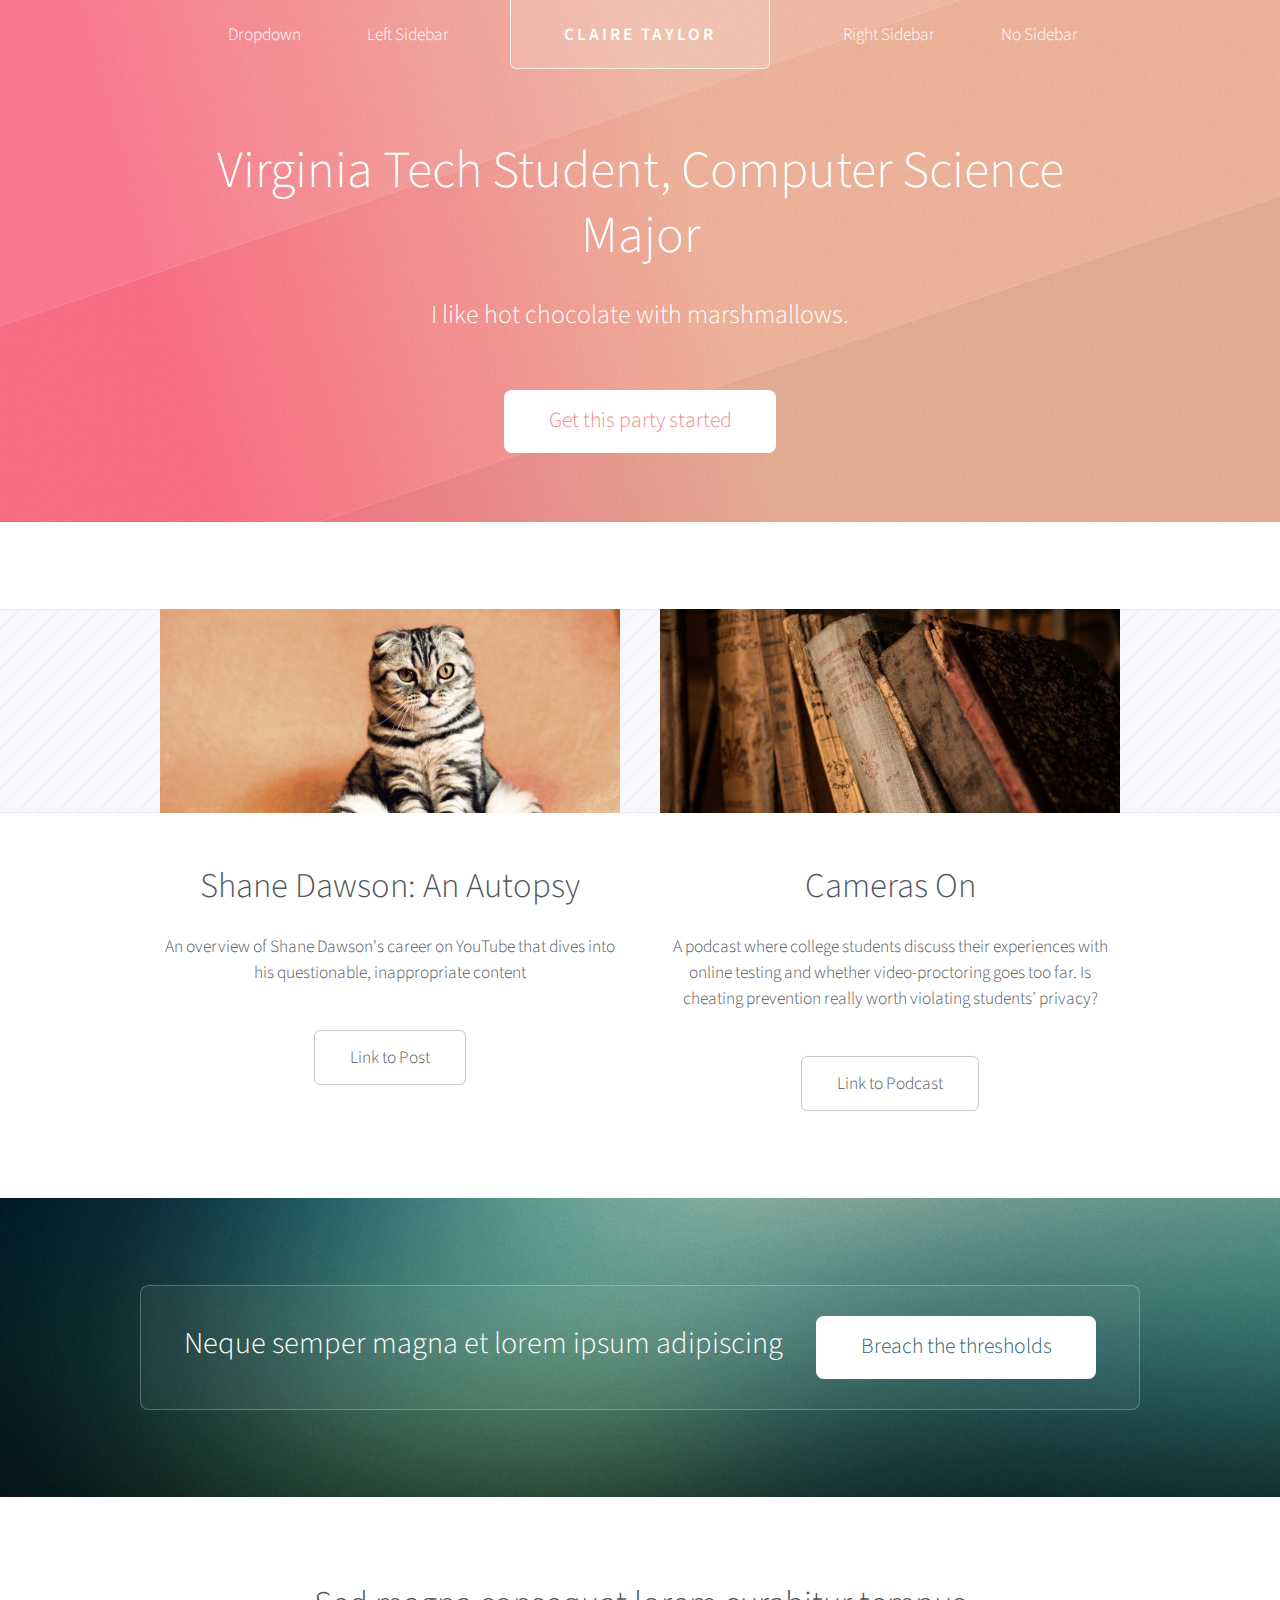
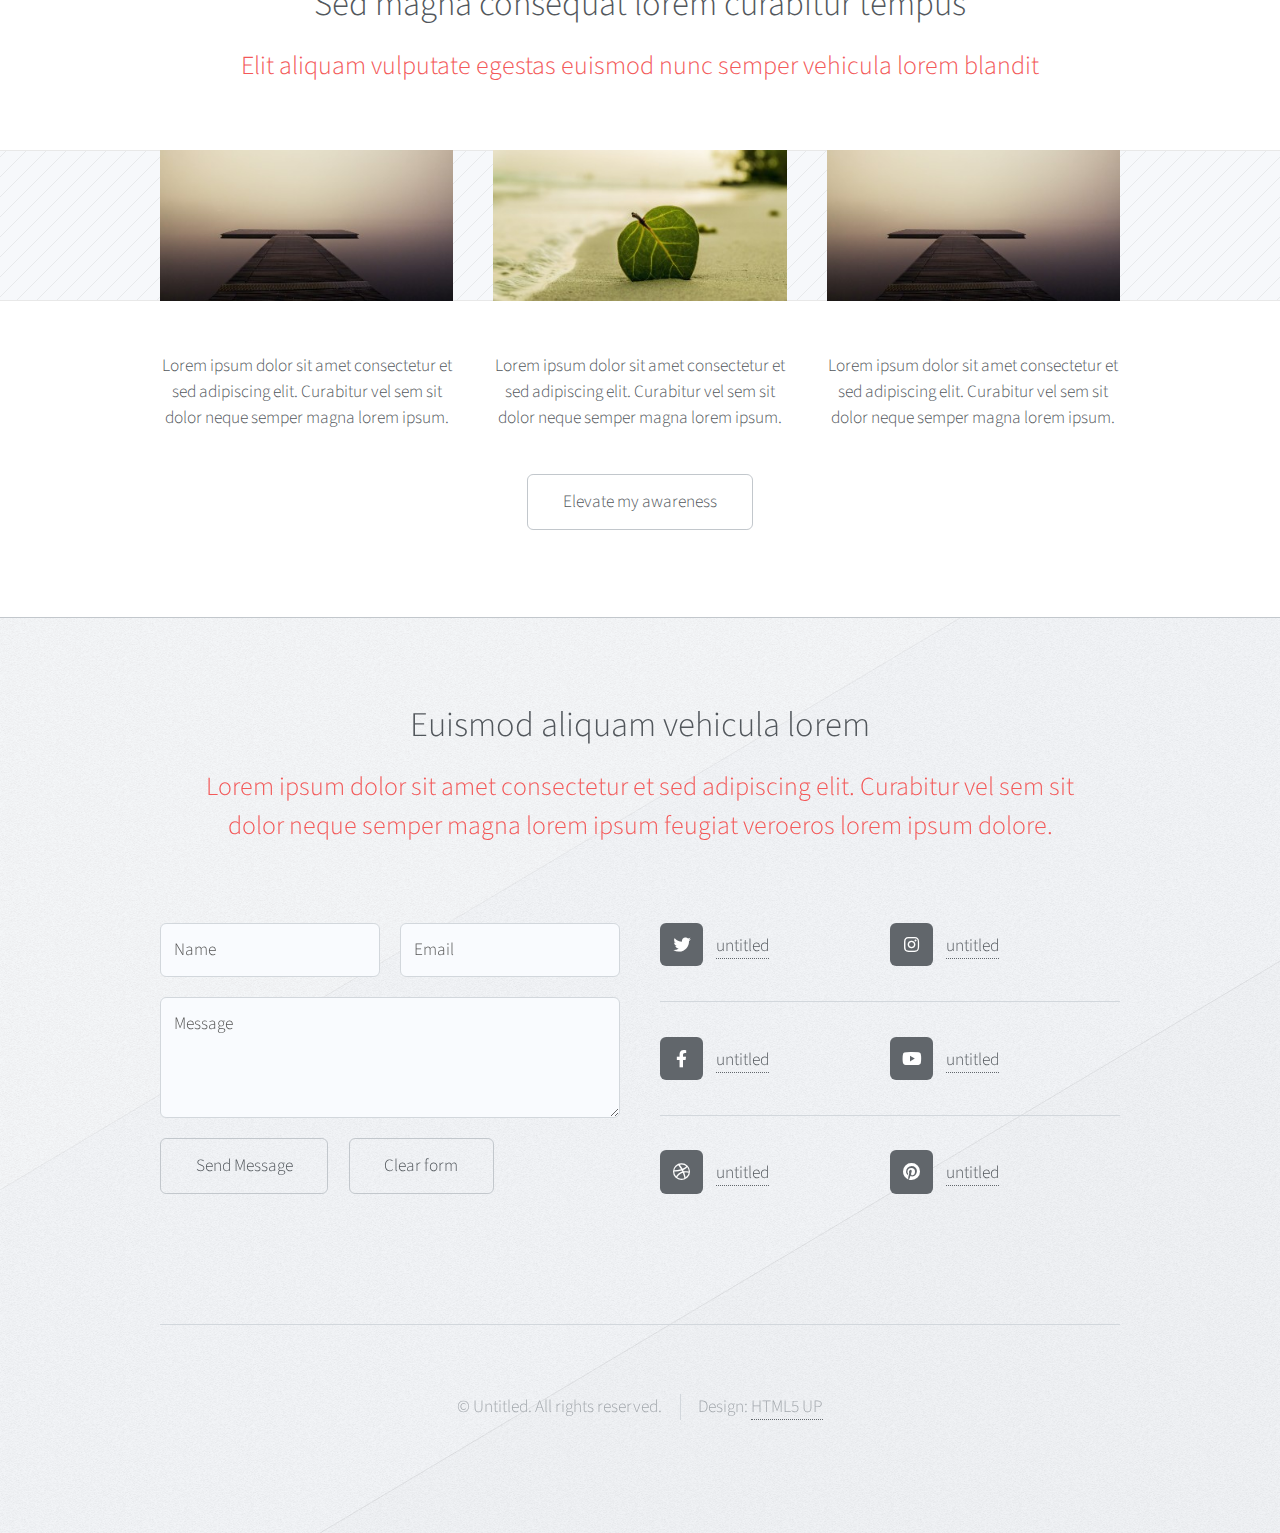
==== index.html @ 7cd1ac69 "added pics" ====
<!DOCTYPE HTML>
<!--
	Telephasic by HTML5 UP
	html5up.net | @ajlkn
	Free for personal and commercial use under the CCA 3.0 license (html5up.net/license)
-->
<html>
	<head>
		<title>Claire Taylor</title>
		<meta charset="utf-8" />
		<meta name="viewport" content="width=device-width, initial-scale=1, user-scalable=no" />
		<link rel="stylesheet" href="assets/css/main.css" />
	</head>
	<body class="homepage is-preload">
		<div id="page-wrapper">

			<!-- Header -->
				<div id="header-wrapper">
					<div id="header" class="container">

						<!-- Logo -->
							<h1 id="logo"><a href="index.html">Claire Taylor</a></h1>

						<!-- Nav -->
							<nav id="nav">
								<ul>
									<li>
										<a href="#">Dropdown</a>
										<ul>
											<li><a href="#">Lorem ipsum dolor</a></li>
											<li><a href="#">Magna phasellus</a></li>
											<li><a href="#">Etiam dolore nisl</a></li>
											<li>
												<a href="#">Phasellus consequat</a>
												<ul>
													<li><a href="#">Lorem ipsum dolor</a></li>
													<li><a href="#">Phasellus consequat</a></li>
													<li><a href="#">Magna phasellus</a></li>
													<li><a href="#">Etiam dolore nisl</a></li>
												</ul>
											</li>
											<li><a href="#">Veroeros feugiat</a></li>
										</ul>
									</li>
									<li><a href="left-sidebar.html">Left Sidebar</a></li>
									<li class="break"><a href="right-sidebar.html">Right Sidebar</a></li>
									<li><a href="no-sidebar.html">No Sidebar</a></li>
								</ul>
							</nav>

					</div>

					<!-- Hero -->
						<section id="hero" class="container">
							<header>
								<h2>Virginia Tech Student, Computer Science Major
								<br /></h2>
							</header>
							<p>I like hot chocolate with marshmallows.</p>
							<ul class="actions">
								<li><a href="#" class="button">Get this party started</a></li>
							</ul>
						</section>

				</div>

			<!-- Features 1 -->
				<div class="wrapper">
					<div class="container">
						<div class="row">
							<section class="col-6 col-12-narrower feature">
								<div class="image-wrapper first">
									<a href="#" class="image featured first"><img src="images/cat.jpg" alt="cat" /></a>
								</div>
								<header>
									<h2>Shane Dawson: An Autopsy</h2>
								</header>
								<p>An overview of Shane Dawson's career on YouTube that dives into his questionable, inappropriate content</p>
								<ul class="actions">
									<li><a href="https://medium.com/@clairetaylor_57382/shane-dawson-an-autopsy-55a50ff88d8b?sk=454242cea8ce93b96d1d92f341240ff6" class="button">Link to Post</a></li>
								</ul>
							</section>
							<section class="col-6 col-12-narrower feature">
								<div class="image-wrapper">
									<a href="#" class="image featured"><img src="images/books.jpg" alt="old books" /></a>
								</div>
								<header>
									<h2>Cameras On</h2>
								</header>
								<p>A podcast where college students discuss their experiences with online testing and whether video-proctoring goes too far. Is cheating prevention really worth violating students’ privacy?</p>
								<ul class="actions">
									<li><a href="https://soundcloud.com/user-572380470-469737723/cameras-on" class="button">Link to Podcast</a></li>
								</ul>
							</section>
						</div>
					</div>
				</div>

			<!-- Promo -->
				<div id="promo-wrapper">
					<section id="promo">
						<h2>Neque semper magna et lorem ipsum adipiscing</h2>
						<a href="#" class="button">Breach the thresholds</a>
					</section>
				</div>

			<!-- Features 2 -->
				<div class="wrapper">
					<section class="container">
						<header class="major">
							<h2>Sed magna consequat lorem curabitur tempus</h2>
							<p>Elit aliquam vulputate egestas euismod nunc semper vehicula lorem blandit</p>
						</header>
						<div class="row features">
							<section class="col-4 col-12-narrower feature">
								<div class="image-wrapper first">
									<a href="#" class="image featured"><img src="images/pier.jpg" alt="" /></a>
								</div>
								<p>Lorem ipsum dolor sit amet consectetur et sed adipiscing elit. Curabitur
								vel sem sit dolor neque semper magna lorem ipsum.</p>
							</section>
							<section class="col-4 col-12-narrower feature">
								<div class="image-wrapper">
									<a href="#" class="image featured"><img src="images/leaf.jpg" alt="leaf on beach" /></a>
								</div>
								<p>Lorem ipsum dolor sit amet consectetur et sed adipiscing elit. Curabitur
								vel sem sit dolor neque semper magna lorem ipsum.</p>
							</section>
							<section class="col-4 col-12-narrower feature">
								<div class="image-wrapper">
									<a href="#" class="image featured"><img src="images/pier.jpg" alt="calm pier" /></a>
								</div>
								<p>Lorem ipsum dolor sit amet consectetur et sed adipiscing elit. Curabitur
								vel sem sit dolor neque semper magna lorem ipsum.</p>
							</section>
						</div>
						<ul class="actions major">
							<li><a href="#" class="button">Elevate my awareness</a></li>
						</ul>
					</section>
				</div>

			<!-- Footer -->
				<div id="footer-wrapper">
					<div id="footer" class="container">
						<header class="major">
							<h2>Euismod aliquam vehicula lorem</h2>
							<p>Lorem ipsum dolor sit amet consectetur et sed adipiscing elit. Curabitur vel sem sit<br />
							dolor neque semper magna lorem ipsum feugiat veroeros lorem ipsum dolore.</p>
						</header>
						<div class="row">
							<section class="col-6 col-12-narrower">
								<form method="post" action="#">
									<div class="row gtr-50">
										<div class="col-6 col-12-mobile">
											<input name="name" placeholder="Name" type="text" />
										</div>
										<div class="col-6 col-12-mobile">
											<input name="email" placeholder="Email" type="text" />
										</div>
										<div class="col-12">
											<textarea name="message" placeholder="Message"></textarea>
										</div>
										<div class="col-12">
											<ul class="actions">
												<li><input type="submit" value="Send Message" /></li>
												<li><input type="reset" value="Clear form" /></li>
											</ul>
										</div>
									</div>
								</form>
							</section>
							<section class="col-6 col-12-narrower">
								<div class="row gtr-0">
									<ul class="divided icons col-6 col-12-mobile">
										<li class="icon brands fa-twitter"><a href="#"><span class="extra">twitter.com/</span>untitled</a></li>
										<li class="icon brands fa-facebook-f"><a href="#"><span class="extra">facebook.com/</span>untitled</a></li>
										<li class="icon brands fa-dribbble"><a href="#"><span class="extra">dribbble.com/</span>untitled</a></li>
									</ul>
									<ul class="divided icons col-6 col-12-mobile">
										<li class="icon brands fa-instagram"><a href="#"><span class="extra">instagram.com/</span>untitled</a></li>
										<li class="icon brands fa-youtube"><a href="#"><span class="extra">youtube.com/</span>untitled</a></li>
										<li class="icon brands fa-pinterest"><a href="#"><span class="extra">pinterest.com/</span>untitled</a></li>
									</ul>
								</div>
							</section>
						</div>
					</div>
					<div id="copyright" class="container">
						<ul class="menu">
							<li>&copy; Untitled. All rights reserved.</li><li>Design: <a href="http://html5up.net">HTML5 UP</a></li>
						</ul>
					</div>
				</div>

		</div>

		<!-- Scripts -->
			<script src="assets/js/jquery.min.js"></script>
			<script src="assets/js/jquery.dropotron.min.js"></script>
			<script src="assets/js/browser.min.js"></script>
			<script src="assets/js/breakpoints.min.js"></script>
			<script src="assets/js/util.js"></script>
			<script src="assets/js/main.js"></script>

	</body>
</html>
---- assets/css/main.css ----
@import url("fontawesome-all.min.css");
@import url("https://fonts.googleapis.com/css?family=Source+Sans+Pro:300,300italic,400,400italic,600");

/*
	Telephasic by HTML5 UP
	html5up.net | @ajlkn
	Free for personal and commercial use under the CCA 3.0 license (html5up.net/license)
*/

html, body, div, span, applet, object,
iframe, h1, h2, h3, h4, h5, h6, p, blockquote,
pre, a, abbr, acronym, address, big, cite,
code, del, dfn, em, img, ins, kbd, q, s, samp,
small, strike, strong, sub, sup, tt, var, b,
u, i, center, dl, dt, dd, ol, ul, li, fieldset,
form, label, legend, table, caption, tbody,
tfoot, thead, tr, th, td, article, aside,
canvas, details, embed, figure, figcaption,
footer, header, hgroup, menu, nav, output, ruby,
section, summary, time, mark, audio, video {
	margin: 0;
	padding: 0;
	border: 0;
	font-size: 100%;
	font: inherit;
	vertical-align: baseline;}

article, aside, details, figcaption, figure,
footer, header, hgroup, menu, nav, section {
	display: block;}

body {
	line-height: 1;
}

ol, ul {
	list-style: none;
}

blockquote, q {
	quotes: none;
}

	blockquote:before, blockquote:after, q:before, q:after {
		content: '';
		content: none;
	}

table {
	border-collapse: collapse;
	border-spacing: 0;
}

body {
	-webkit-text-size-adjust: none;
}

mark {
	background-color: transparent;
	color: inherit;
}

input::-moz-focus-inner {
	border: 0;
	padding: 0;
}

input, select, textarea {
	-moz-appearance: none;
	-webkit-appearance: none;
	-ms-appearance: none;
	appearance: none;
}

/* Basic */

	@-ms-viewport {
		width: device-width;
	}

	html {
		box-sizing: border-box;
	}

	*, *:before, *:after {
		box-sizing: inherit;
	}

	body {
		background: #f5f7fa;
		font-family: 'Source Sans Pro', sans-serif;
		font-weight: 300;
		color: #52575c;
		line-height: 1.75em;
		font-size: 14pt;
	}

		body.is-preload *, body.is-preload *:before, body.is-preload *:after {
			-moz-animation: none !important;
			-webkit-animation: none !important;
			-ms-animation: none !important;
			animation: none !important;
			-moz-transition: none !important;
			-webkit-transition: none !important;
			-ms-transition: none !important;
			transition: none !important;
		}

	input, textarea, select {
		font-family: 'Source Sans Pro', sans-serif;
		font-weight: 300;
		color: #52575c;
		line-height: 1.75em;
		font-size: 15pt;
	}

	h1, h2, h3, h4, h5, h6 {
		font-weight: 300;
		color: #52575c;
	}

	h1 a, h2 a, h3 a, h4 a, h5 a, h6 a {
		color: inherit;
		text-decoration: none;
	}

	h2 {
		font-size: 2em;
		line-height: 1.25em;
	}

	h3 {
		font-size: 1.5em;
		line-height: 1.5em;
	}

	a {
		-moz-transition: color 0.25s ease-in-out, border-color 0.25s ease-in-out, background-color 0.25s ease-in-out;
		-webkit-transition: color 0.25s ease-in-out, border-color 0.25s ease-in-out, background-color 0.25s ease-in-out;
		-ms-transition: color 0.25s ease-in-out, border-color 0.25s ease-in-out, background-color 0.25s ease-in-out;
		transition: color 0.25s ease-in-out, border-color 0.25s ease-in-out, background-color 0.25s ease-in-out;
		color: inherit;
		text-decoration: none;
		border-bottom: dotted 1px #62676c;
	}

		a:hover {
			color: #f35858;
			border-bottom-color: rgba(255, 255, 255, 0);
		}

	strong, b {
		font-weight: 400;
		color: #42474c;
	}

	em, i {
		font-style: italic;
	}

	sub {
		position: relative;
		top: 0.5em;
		font-size: 0.8em;
	}

	sup {
		position: relative;
		top: -0.5em;
		font-size: 0.8em;
	}

	hr {
		border: 0;
		border-top: solid 1px #c2c7cc;
	}

	blockquote {
		border-left: solid 0.5em #c2c7cc;
		padding: 1em 0 1em 2em;
		font-style: italic;
	}

	p, ul, ol, dl, table {
		margin-bottom: 1.5em;
	}

	br.clear {
		clear: both;
	}

	.features {
		margin-bottom: 1.5em;
	}

	.feature {
		text-align: center;
	}

/* Sections/Article */

	section, article {
		margin-bottom: 3em;
	}

	section > :last-child,
	article > :last-child,
	section:last-child,
	article:last-child {
		margin-bottom: 0;
	}

	.row > section, .row > article {
		margin-bottom: 0;
	}

	header {
		margin-bottom: 1.5em;
	}

		header > p {
			display: block;
			color: #f35858;
			padding: 0.75em 0 1em 0;
			font-size: 1.5em;
			line-height: 1.5em;
		}

		header.major {
			text-align: center;
		}

/* Container */

	.container {
		margin: 0 auto;
		max-width: 100%;
		width: 1200px;
	}

		@media screen and (max-width: 1280px) {

			.container {
				width: 960px;
			}

		}

		@media screen and (max-width: 1080px) {

			.container {
				width: 100%;
			}

		}

		@media screen and (max-width: 820px) {

			.container {
				width: 100%;
			}

		}

		@media screen and (max-width: 736px) {

			.container {
				width: 100%;
			}

		}

		@media screen and (max-width: 480px) {

			.container {
				width: 100%;
			}

		}

/* Row */

	.row {
		display: flex;
		flex-wrap: wrap;
		box-sizing: border-box;
		align-items: stretch;
	}

		.row > * {
			box-sizing: border-box;
		}

		.row.gtr-uniform > * > :last-child {
			margin-bottom: 0;
		}

		.row.aln-left {
			justify-content: flex-start;
		}

		.row.aln-center {
			justify-content: center;
		}

		.row.aln-right {
			justify-content: flex-end;
		}

		.row.aln-top {
			align-items: flex-start;
		}

		.row.aln-middle {
			align-items: center;
		}

		.row.aln-bottom {
			align-items: flex-end;
		}

		.row > .imp {
			order: -1;
		}

		.row > .col-1 {
			width: 8.33333%;
		}

		.row > .off-1 {
			margin-left: 8.33333%;
		}

		.row > .col-2 {
			width: 16.66667%;
		}

		.row > .off-2 {
			margin-left: 16.66667%;
		}

		.row > .col-3 {
			width: 25%;
		}

		.row > .off-3 {
			margin-left: 25%;
		}

		.row > .col-4 {
			width: 33.33333%;
		}

		.row > .off-4 {
			margin-left: 33.33333%;
		}

		.row > .col-5 {
			width: 41.66667%;
		}

		.row > .off-5 {
			margin-left: 41.66667%;
		}

		.row > .col-6 {
			width: 50%;
		}

		.row > .off-6 {
			margin-left: 50%;
		}

		.row > .col-7 {
			width: 58.33333%;
		}

		.row > .off-7 {
			margin-left: 58.33333%;
		}

		.row > .col-8 {
			width: 66.66667%;
		}

		.row > .off-8 {
			margin-left: 66.66667%;
		}

		.row > .col-9 {
			width: 75%;
		}

		.row > .off-9 {
			margin-left: 75%;
		}

		.row > .col-10 {
			width: 83.33333%;
		}

		.row > .off-10 {
			margin-left: 83.33333%;
		}

		.row > .col-11 {
			width: 91.66667%;
		}

		.row > .off-11 {
			margin-left: 91.66667%;
		}

		.row > .col-12 {
			width: 100%;
		}

		.row > .off-12 {
			margin-left: 100%;
		}

		.row.gtr-0 {
			margin-top: 0px;
			margin-left: 0px;
		}

			.row.gtr-0 > * {
				padding: 0px 0 0 0px;
			}

			.row.gtr-0.gtr-uniform {
				margin-top: 0px;
			}

				.row.gtr-0.gtr-uniform > * {
					padding-top: 0px;
				}

		.row.gtr-25 {
			margin-top: -12.5px;
			margin-left: -12.5px;
		}

			.row.gtr-25 > * {
				padding: 12.5px 0 0 12.5px;
			}

			.row.gtr-25.gtr-uniform {
				margin-top: -12.5px;
			}

				.row.gtr-25.gtr-uniform > * {
					padding-top: 12.5px;
				}

		.row.gtr-50 {
			margin-top: -25px;
			margin-left: -25px;
		}

			.row.gtr-50 > * {
				padding: 25px 0 0 25px;
			}

			.row.gtr-50.gtr-uniform {
				margin-top: -25px;
			}

				.row.gtr-50.gtr-uniform > * {
					padding-top: 25px;
				}

		.row {
			margin-top: -50px;
			margin-left: -50px;
		}

			.row > * {
				padding: 50px 0 0 50px;
			}

			.row.gtr-uniform {
				margin-top: -50px;
			}

				.row.gtr-uniform > * {
					padding-top: 50px;
				}

		.row.gtr-150 {
			margin-top: -75px;
			margin-left: -75px;
		}

			.row.gtr-150 > * {
				padding: 75px 0 0 75px;
			}

			.row.gtr-150.gtr-uniform {
				margin-top: -75px;
			}

				.row.gtr-150.gtr-uniform > * {
					padding-top: 75px;
				}

		.row.gtr-200 {
			margin-top: -100px;
			margin-left: -100px;
		}

			.row.gtr-200 > * {
				padding: 100px 0 0 100px;
			}

			.row.gtr-200.gtr-uniform {
				margin-top: -100px;
			}

				.row.gtr-200.gtr-uniform > * {
					padding-top: 100px;
				}

		@media screen and (max-width: 1280px) {

			.row {
				display: flex;
				flex-wrap: wrap;
				box-sizing: border-box;
				align-items: stretch;
			}

				.row > * {
					box-sizing: border-box;
				}

				.row.gtr-uniform > * > :last-child {
					margin-bottom: 0;
				}

				.row.aln-left {
					justify-content: flex-start;
				}

				.row.aln-center {
					justify-content: center;
				}

				.row.aln-right {
					justify-content: flex-end;
				}

				.row.aln-top {
					align-items: flex-start;
				}

				.row.aln-middle {
					align-items: center;
				}

				.row.aln-bottom {
					align-items: flex-end;
				}

				.row > .imp-normal {
					order: -1;
				}

				.row > .col-1-normal {
					width: 8.33333%;
				}

				.row > .off-1-normal {
					margin-left: 8.33333%;
				}

				.row > .col-2-normal {
					width: 16.66667%;
				}

				.row > .off-2-normal {
					margin-left: 16.66667%;
				}

				.row > .col-3-normal {
					width: 25%;
				}

				.row > .off-3-normal {
					margin-left: 25%;
				}

				.row > .col-4-normal {
					width: 33.33333%;
				}

				.row > .off-4-normal {
					margin-left: 33.33333%;
				}

				.row > .col-5-normal {
					width: 41.66667%;
				}

				.row > .off-5-normal {
					margin-left: 41.66667%;
				}

				.row > .col-6-normal {
					width: 50%;
				}

				.row > .off-6-normal {
					margin-left: 50%;
				}

				.row > .col-7-normal {
					width: 58.33333%;
				}

				.row > .off-7-normal {
					margin-left: 58.33333%;
				}

				.row > .col-8-normal {
					width: 66.66667%;
				}

				.row > .off-8-normal {
					margin-left: 66.66667%;
				}

				.row > .col-9-normal {
					width: 75%;
				}

				.row > .off-9-normal {
					margin-left: 75%;
				}

				.row > .col-10-normal {
					width: 83.33333%;
				}

				.row > .off-10-normal {
					margin-left: 83.33333%;
				}

				.row > .col-11-normal {
					width: 91.66667%;
				}

				.row > .off-11-normal {
					margin-left: 91.66667%;
				}

				.row > .col-12-normal {
					width: 100%;
				}

				.row > .off-12-normal {
					margin-left: 100%;
				}

				.row.gtr-0 {
					margin-top: 0px;
					margin-left: 0px;
				}

					.row.gtr-0 > * {
						padding: 0px 0 0 0px;
					}

					.row.gtr-0.gtr-uniform {
						margin-top: 0px;
					}

						.row.gtr-0.gtr-uniform > * {
							padding-top: 0px;
						}

				.row.gtr-25 {
					margin-top: -10px;
					margin-left: -10px;
				}

					.row.gtr-25 > * {
						padding: 10px 0 0 10px;
					}

					.row.gtr-25.gtr-uniform {
						margin-top: -10px;
					}

						.row.gtr-25.gtr-uniform > * {
							padding-top: 10px;
						}

				.row.gtr-50 {
					margin-top: -20px;
					margin-left: -20px;
				}

					.row.gtr-50 > * {
						padding: 20px 0 0 20px;
					}

					.row.gtr-50.gtr-uniform {
						margin-top: -20px;
					}

						.row.gtr-50.gtr-uniform > * {
							padding-top: 20px;
						}

				.row {
					margin-top: -40px;
					margin-left: -40px;
				}

					.row > * {
						padding: 40px 0 0 40px;
					}

					.row.gtr-uniform {
						margin-top: -40px;
					}

						.row.gtr-uniform > * {
							padding-top: 40px;
						}

				.row.gtr-150 {
					margin-top: -60px;
					margin-left: -60px;
				}

					.row.gtr-150 > * {
						padding: 60px 0 0 60px;
					}

					.row.gtr-150.gtr-uniform {
						margin-top: -60px;
					}

						.row.gtr-150.gtr-uniform > * {
							padding-top: 60px;
						}

				.row.gtr-200 {
					margin-top: -80px;
					margin-left: -80px;
				}

					.row.gtr-200 > * {
						padding: 80px 0 0 80px;
					}

					.row.gtr-200.gtr-uniform {
						margin-top: -80px;
					}

						.row.gtr-200.gtr-uniform > * {
							padding-top: 80px;
						}

		}

		@media screen and (max-width: 1080px) {

			.row {
				display: flex;
				flex-wrap: wrap;
				box-sizing: border-box;
				align-items: stretch;
			}

				.row > * {
					box-sizing: border-box;
				}

				.row.gtr-uniform > * > :last-child {
					margin-bottom: 0;
				}

				.row.aln-left {
					justify-content: flex-start;
				}

				.row.aln-center {
					justify-content: center;
				}

				.row.aln-right {
					justify-content: flex-end;
				}

				.row.aln-top {
					align-items: flex-start;
				}

				.row.aln-middle {
					align-items: center;
				}

				.row.aln-bottom {
					align-items: flex-end;
				}

				.row > .imp-narrow {
					order: -1;
				}

				.row > .col-1-narrow {
					width: 8.33333%;
				}

				.row > .off-1-narrow {
					margin-left: 8.33333%;
				}

				.row > .col-2-narrow {
					width: 16.66667%;
				}

				.row > .off-2-narrow {
					margin-left: 16.66667%;
				}

				.row > .col-3-narrow {
					width: 25%;
				}

				.row > .off-3-narrow {
					margin-left: 25%;
				}

				.row > .col-4-narrow {
					width: 33.33333%;
				}

				.row > .off-4-narrow {
					margin-left: 33.33333%;
				}

				.row > .col-5-narrow {
					width: 41.66667%;
				}

				.row > .off-5-narrow {
					margin-left: 41.66667%;
				}

				.row > .col-6-narrow {
					width: 50%;
				}

				.row > .off-6-narrow {
					margin-left: 50%;
				}

				.row > .col-7-narrow {
					width: 58.33333%;
				}

				.row > .off-7-narrow {
					margin-left: 58.33333%;
				}

				.row > .col-8-narrow {
					width: 66.66667%;
				}

				.row > .off-8-narrow {
					margin-left: 66.66667%;
				}

				.row > .col-9-narrow {
					width: 75%;
				}

				.row > .off-9-narrow {
					margin-left: 75%;
				}

				.row > .col-10-narrow {
					width: 83.33333%;
				}

				.row > .off-10-narrow {
					margin-left: 83.33333%;
				}

				.row > .col-11-narrow {
					width: 91.66667%;
				}

				.row > .off-11-narrow {
					margin-left: 91.66667%;
				}

				.row > .col-12-narrow {
					width: 100%;
				}

				.row > .off-12-narrow {
					margin-left: 100%;
				}

				.row.gtr-0 {
					margin-top: 0px;
					margin-left: 0px;
				}

					.row.gtr-0 > * {
						padding: 0px 0 0 0px;
					}

					.row.gtr-0.gtr-uniform {
						margin-top: 0px;
					}

						.row.gtr-0.gtr-uniform > * {
							padding-top: 0px;
						}

				.row.gtr-25 {
					margin-top: -10px;
					margin-left: -10px;
				}

					.row.gtr-25 > * {
						padding: 10px 0 0 10px;
					}

					.row.gtr-25.gtr-uniform {
						margin-top: -10px;
					}

						.row.gtr-25.gtr-uniform > * {
							padding-top: 10px;
						}

				.row.gtr-50 {
					margin-top: -20px;
					margin-left: -20px;
				}

					.row.gtr-50 > * {
						padding: 20px 0 0 20px;
					}

					.row.gtr-50.gtr-uniform {
						margin-top: -20px;
					}

						.row.gtr-50.gtr-uniform > * {
							padding-top: 20px;
						}

				.row {
					margin-top: -40px;
					margin-left: -40px;
				}

					.row > * {
						padding: 40px 0 0 40px;
					}

					.row.gtr-uniform {
						margin-top: -40px;
					}

						.row.gtr-uniform > * {
							padding-top: 40px;
						}

				.row.gtr-150 {
					margin-top: -60px;
					margin-left: -60px;
				}

					.row.gtr-150 > * {
						padding: 60px 0 0 60px;
					}

					.row.gtr-150.gtr-uniform {
						margin-top: -60px;
					}

						.row.gtr-150.gtr-uniform > * {
							padding-top: 60px;
						}

				.row.gtr-200 {
					margin-top: -80px;
					margin-left: -80px;
				}

					.row.gtr-200 > * {
						padding: 80px 0 0 80px;
					}

					.row.gtr-200.gtr-uniform {
						margin-top: -80px;
					}

						.row.gtr-200.gtr-uniform > * {
							padding-top: 80px;
						}

		}

		@media screen and (max-width: 820px) {

			.row {
				display: flex;
				flex-wrap: wrap;
				box-sizing: border-box;
				align-items: stretch;
			}

				.row > * {
					box-sizing: border-box;
				}

				.row.gtr-uniform > * > :last-child {
					margin-bottom: 0;
				}

				.row.aln-left {
					justify-content: flex-start;
				}

				.row.aln-center {
					justify-content: center;
				}

				.row.aln-right {
					justify-content: flex-end;
				}

				.row.aln-top {
					align-items: flex-start;
				}

				.row.aln-middle {
					align-items: center;
				}

				.row.aln-bottom {
					align-items: flex-end;
				}

				.row > .imp-narrower {
					order: -1;
				}

				.row > .col-1-narrower {
					width: 8.33333%;
				}

				.row > .off-1-narrower {
					margin-left: 8.33333%;
				}

				.row > .col-2-narrower {
					width: 16.66667%;
				}

				.row > .off-2-narrower {
					margin-left: 16.66667%;
				}

				.row > .col-3-narrower {
					width: 25%;
				}

				.row > .off-3-narrower {
					margin-left: 25%;
				}

				.row > .col-4-narrower {
					width: 33.33333%;
				}

				.row > .off-4-narrower {
					margin-left: 33.33333%;
				}

				.row > .col-5-narrower {
					width: 41.66667%;
				}

				.row > .off-5-narrower {
					margin-left: 41.66667%;
				}

				.row > .col-6-narrower {
					width: 50%;
				}

				.row > .off-6-narrower {
					margin-left: 50%;
				}

				.row > .col-7-narrower {
					width: 58.33333%;
				}

				.row > .off-7-narrower {
					margin-left: 58.33333%;
				}

				.row > .col-8-narrower {
					width: 66.66667%;
				}

				.row > .off-8-narrower {
					margin-left: 66.66667%;
				}

				.row > .col-9-narrower {
					width: 75%;
				}

				.row > .off-9-narrower {
					margin-left: 75%;
				}

				.row > .col-10-narrower {
					width: 83.33333%;
				}

				.row > .off-10-narrower {
					margin-left: 83.33333%;
				}

				.row > .col-11-narrower {
					width: 91.66667%;
				}

				.row > .off-11-narrower {
					margin-left: 91.66667%;
				}

				.row > .col-12-narrower {
					width: 100%;
				}

				.row > .off-12-narrower {
					margin-left: 100%;
				}

				.row.gtr-0 {
					margin-top: 0px;
					margin-left: 0px;
				}

					.row.gtr-0 > * {
						padding: 0px 0 0 0px;
					}

					.row.gtr-0.gtr-uniform {
						margin-top: 0px;
					}

						.row.gtr-0.gtr-uniform > * {
							padding-top: 0px;
						}

				.row.gtr-25 {
					margin-top: -7.5px;
					margin-left: -7.5px;
				}

					.row.gtr-25 > * {
						padding: 7.5px 0 0 7.5px;
					}

					.row.gtr-25.gtr-uniform {
						margin-top: -7.5px;
					}

						.row.gtr-25.gtr-uniform > * {
							padding-top: 7.5px;
						}

				.row.gtr-50 {
					margin-top: -15px;
					margin-left: -15px;
				}

					.row.gtr-50 > * {
						padding: 15px 0 0 15px;
					}

					.row.gtr-50.gtr-uniform {
						margin-top: -15px;
					}

						.row.gtr-50.gtr-uniform > * {
							padding-top: 15px;
						}

				.row {
					margin-top: -30px;
					margin-left: -30px;
				}

					.row > * {
						padding: 30px 0 0 30px;
					}

					.row.gtr-uniform {
						margin-top: -30px;
					}

						.row.gtr-uniform > * {
							padding-top: 30px;
						}

				.row.gtr-150 {
					margin-top: -45px;
					margin-left: -45px;
				}

					.row.gtr-150 > * {
						padding: 45px 0 0 45px;
					}

					.row.gtr-150.gtr-uniform {
						margin-top: -45px;
					}

						.row.gtr-150.gtr-uniform > * {
							padding-top: 45px;
						}

				.row.gtr-200 {
					margin-top: -60px;
					margin-left: -60px;
				}

					.row.gtr-200 > * {
						padding: 60px 0 0 60px;
					}

					.row.gtr-200.gtr-uniform {
						margin-top: -60px;
					}

						.row.gtr-200.gtr-uniform > * {
							padding-top: 60px;
						}

		}

		@media screen and (max-width: 736px) {

			.row {
				display: flex;
				flex-wrap: wrap;
				box-sizing: border-box;
				align-items: stretch;
			}

				.row > * {
					box-sizing: border-box;
				}

				.row.gtr-uniform > * > :last-child {
					margin-bottom: 0;
				}

				.row.aln-left {
					justify-content: flex-start;
				}

				.row.aln-center {
					justify-content: center;
				}

				.row.aln-right {
					justify-content: flex-end;
				}

				.row.aln-top {
					align-items: flex-start;
				}

				.row.aln-middle {
					align-items: center;
				}

				.row.aln-bottom {
					align-items: flex-end;
				}

				.row > .imp-mobile {
					order: -1;
				}

				.row > .col-1-mobile {
					width: 8.33333%;
				}

				.row > .off-1-mobile {
					margin-left: 8.33333%;
				}

				.row > .col-2-mobile {
					width: 16.66667%;
				}

				.row > .off-2-mobile {
					margin-left: 16.66667%;
				}

				.row > .col-3-mobile {
					width: 25%;
				}

				.row > .off-3-mobile {
					margin-left: 25%;
				}

				.row > .col-4-mobile {
					width: 33.33333%;
				}

				.row > .off-4-mobile {
					margin-left: 33.33333%;
				}

				.row > .col-5-mobile {
					width: 41.66667%;
				}

				.row > .off-5-mobile {
					margin-left: 41.66667%;
				}

				.row > .col-6-mobile {
					width: 50%;
				}

				.row > .off-6-mobile {
					margin-left: 50%;
				}

				.row > .col-7-mobile {
					width: 58.33333%;
				}

				.row > .off-7-mobile {
					margin-left: 58.33333%;
				}

				.row > .col-8-mobile {
					width: 66.66667%;
				}

				.row > .off-8-mobile {
					margin-left: 66.66667%;
				}

				.row > .col-9-mobile {
					width: 75%;
				}

				.row > .off-9-mobile {
					margin-left: 75%;
				}

				.row > .col-10-mobile {
					width: 83.33333%;
				}

				.row > .off-10-mobile {
					margin-left: 83.33333%;
				}

				.row > .col-11-mobile {
					width: 91.66667%;
				}

				.row > .off-11-mobile {
					margin-left: 91.66667%;
				}

				.row > .col-12-mobile {
					width: 100%;
				}

				.row > .off-12-mobile {
					margin-left: 100%;
				}

				.row.gtr-0 {
					margin-top: 0px;
					margin-left: 0px;
				}

					.row.gtr-0 > * {
						padding: 0px 0 0 0px;
					}

					.row.gtr-0.gtr-uniform {
						margin-top: 0px;
					}

						.row.gtr-0.gtr-uniform > * {
							padding-top: 0px;
						}

				.row.gtr-25 {
					margin-top: -5px;
					margin-left: -5px;
				}

					.row.gtr-25 > * {
						padding: 5px 0 0 5px;
					}

					.row.gtr-25.gtr-uniform {
						margin-top: -5px;
					}

						.row.gtr-25.gtr-uniform > * {
							padding-top: 5px;
						}

				.row.gtr-50 {
					margin-top: -10px;
					margin-left: -10px;
				}

					.row.gtr-50 > * {
						padding: 10px 0 0 10px;
					}

					.row.gtr-50.gtr-uniform {
						margin-top: -10px;
					}

						.row.gtr-50.gtr-uniform > * {
							padding-top: 10px;
						}

				.row {
					margin-top: -20px;
					margin-left: -20px;
				}

					.row > * {
						padding: 20px 0 0 20px;
					}

					.row.gtr-uniform {
						margin-top: -20px;
					}

						.row.gtr-uniform > * {
							padding-top: 20px;
						}

				.row.gtr-150 {
					margin-top: -30px;
					margin-left: -30px;
				}

					.row.gtr-150 > * {
						padding: 30px 0 0 30px;
					}

					.row.gtr-150.gtr-uniform {
						margin-top: -30px;
					}

						.row.gtr-150.gtr-uniform > * {
							padding-top: 30px;
						}

				.row.gtr-200 {
					margin-top: -40px;
					margin-left: -40px;
				}

					.row.gtr-200 > * {
						padding: 40px 0 0 40px;
					}

					.row.gtr-200.gtr-uniform {
						margin-top: -40px;
					}

						.row.gtr-200.gtr-uniform > * {
							padding-top: 40px;
						}

		}

		@media screen and (max-width: 480px) {

			.row {
				display: flex;
				flex-wrap: wrap;
				box-sizing: border-box;
				align-items: stretch;
			}

				.row > * {
					box-sizing: border-box;
				}

				.row.gtr-uniform > * > :last-child {
					margin-bottom: 0;
				}

				.row.aln-left {
					justify-content: flex-start;
				}

				.row.aln-center {
					justify-content: center;
				}

				.row.aln-right {
					justify-content: flex-end;
				}

				.row.aln-top {
					align-items: flex-start;
				}

				.row.aln-middle {
					align-items: center;
				}

				.row.aln-bottom {
					align-items: flex-end;
				}

				.row > .imp-mobilep {
					order: -1;
				}

				.row > .col-1-mobilep {
					width: 8.33333%;
				}

				.row > .off-1-mobilep {
					margin-left: 8.33333%;
				}

				.row > .col-2-mobilep {
					width: 16.66667%;
				}

				.row > .off-2-mobilep {
					margin-left: 16.66667%;
				}

				.row > .col-3-mobilep {
					width: 25%;
				}

				.row > .off-3-mobilep {
					margin-left: 25%;
				}

				.row > .col-4-mobilep {
					width: 33.33333%;
				}

				.row > .off-4-mobilep {
					margin-left: 33.33333%;
				}

				.row > .col-5-mobilep {
					width: 41.66667%;
				}

				.row > .off-5-mobilep {
					margin-left: 41.66667%;
				}

				.row > .col-6-mobilep {
					width: 50%;
				}

				.row > .off-6-mobilep {
					margin-left: 50%;
				}

				.row > .col-7-mobilep {
					width: 58.33333%;
				}

				.row > .off-7-mobilep {
					margin-left: 58.33333%;
				}

				.row > .col-8-mobilep {
					width: 66.66667%;
				}

				.row > .off-8-mobilep {
					margin-left: 66.66667%;
				}

				.row > .col-9-mobilep {
					width: 75%;
				}

				.row > .off-9-mobilep {
					margin-left: 75%;
				}

				.row > .col-10-mobilep {
					width: 83.33333%;
				}

				.row > .off-10-mobilep {
					margin-left: 83.33333%;
				}

				.row > .col-11-mobilep {
					width: 91.66667%;
				}

				.row > .off-11-mobilep {
					margin-left: 91.66667%;
				}

				.row > .col-12-mobilep {
					width: 100%;
				}

				.row > .off-12-mobilep {
					margin-left: 100%;
				}

				.row.gtr-0 {
					margin-top: 0px;
					margin-left: 0px;
				}

					.row.gtr-0 > * {
						padding: 0px 0 0 0px;
					}

					.row.gtr-0.gtr-uniform {
						margin-top: 0px;
					}

						.row.gtr-0.gtr-uniform > * {
							padding-top: 0px;
						}

				.row.gtr-25 {
					margin-top: -5px;
					margin-left: -5px;
				}

					.row.gtr-25 > * {
						padding: 5px 0 0 5px;
					}

					.row.gtr-25.gtr-uniform {
						margin-top: -5px;
					}

						.row.gtr-25.gtr-uniform > * {
							padding-top: 5px;
						}

				.row.gtr-50 {
					margin-top: -10px;
					margin-left: -10px;
				}

					.row.gtr-50 > * {
						padding: 10px 0 0 10px;
					}

					.row.gtr-50.gtr-uniform {
						margin-top: -10px;
					}

						.row.gtr-50.gtr-uniform > * {
							padding-top: 10px;
						}

				.row {
					margin-top: -20px;
					margin-left: -20px;
				}

					.row > * {
						padding: 20px 0 0 20px;
					}

					.row.gtr-uniform {
						margin-top: -20px;
					}

						.row.gtr-uniform > * {
							padding-top: 20px;
						}

				.row.gtr-150 {
					margin-top: -30px;
					margin-left: -30px;
				}

					.row.gtr-150 > * {
						padding: 30px 0 0 30px;
					}

					.row.gtr-150.gtr-uniform {
						margin-top: -30px;
					}

						.row.gtr-150.gtr-uniform > * {
							padding-top: 30px;
						}

				.row.gtr-200 {
					margin-top: -40px;
					margin-left: -40px;
				}

					.row.gtr-200 > * {
						padding: 40px 0 0 40px;
					}

					.row.gtr-200.gtr-uniform {
						margin-top: -40px;
					}

						.row.gtr-200.gtr-uniform > * {
							padding-top: 40px;
						}

		}

/* Image */

	.image {
		-moz-transition: opacity 0.25s ease-in-out;
		-webkit-transition: opacity 0.25s ease-in-out;
		-ms-transition: opacity 0.25s ease-in-out;
		transition: opacity 0.25s ease-in-out;
		display: inline-block;
		outline: 0;
		border: 0;
	}

		.image img {
			display: block;
			width: 100%;
		}

		.image.fit {
			display: block;
			width: 100%;
		}

		.image.featured {
			display: block;
			width: 100%;
			margin: 0 0 3em 0;
		}

		.image.left {
			float: left;
			margin: 0 2em 2em 0;
		}

		.image.centered {
			display: block;
			margin: 0 0 3em 0;
		}

			.image.centered img {
				margin: 0 auto;
				width: auto;
			}

	a.image:hover {
		opacity: 0.85;
	}

/* List */

	ul {
		list-style: disc;
		padding-left: 1em;
	}

		ul li {
			padding-left: 0.5em;
		}

	ol {
		list-style: decimal;
		padding-left: 1.25em;
	}

		ol li {
			padding-left: 0.25em;
		}

/* Actions */

	ul.actions {
		padding-top: 1em;
		list-style: none;
		padding-left: 0;
	}

		ul.actions.major {
			text-align: center;
		}

		ul.actions li {
			display: inline-block;
			margin-left: 1em;
			padding-left: 0;
		}

			ul.actions li:first-child {
				margin-left: 0;
			}

/* Divided */

	ul.divided {
		list-style: none;
		padding-left: 0;
	}

		ul.divided li {
			border-top: solid 1px #d2d7dc;
			padding-top: 2em;
			margin-top: 2em;
			padding-left: 0;
		}

			ul.divided li:first-child {
				padding-top: 0;
				margin-top: 0;
				border-top: 0;
			}

/* Icons */

	ul.icons {
		list-style: none;
		padding-left: 0;
	}

		ul.icons li {
			padding-left: 0;
		}

			ul.icons li:before {
				display: inline-block;
				color: #fff;
				background: #61666b;
				width: 2.5em;
				height: 2.5em;
				border-radius: 0.35em;
				text-align: center;
				line-height: 2.5em;
				margin-right: 0.75em;
			}

/* Menu */

	ul.menu {
		list-style: none;
		padding-left: 0;
	}

		ul.menu li {
			display: inline-block;
			border-left: solid 1px #d2d7dc;
			padding-left: 1em;
			margin-left: 1em;
		}

			ul.menu li:first-child {
				border-left: 0;
				padding-left: 0;
				margin-left: 0;
			}

/* Form */

	form .actions {
		padding-top: 0;
	}

	form label {
		display: block;
		font-weight: 300;
		color: #52575c;
		margin: 0 0 0.5em 0;
	}

	form input[type="text"],
	form input[type="email"],
	form input[type="password"],
	form select,
	form textarea {
		-moz-transition: background-color 0.25s ease-in-out;
		-webkit-transition: background-color 0.25s ease-in-out;
		-ms-transition: background-color 0.25s ease-in-out;
		transition: background-color 0.25s ease-in-out;
		-webkit-appearance: none;
		display: block;
		background: #f9fbfe;
		border: solid 1px #d2d7dc;
		border-radius: 0.35em;
		width: 100%;
		line-height: 1.5em;
		padding: 0.75em;
	}

		form input[type="text"]:focus,
		form input[type="email"]:focus,
		form input[type="password"]:focus,
		form select:focus,
		form textarea:focus {
			background: #fff;
		}

	form textarea {
		min-height: 7em;
	}

	form ::-webkit-input-placeholder {
		color: #555 !important;
	}

	form :-moz-placeholder {
		color: #555 !important;
	}

	form ::-moz-placeholder {
		color: #555 !important;
	}

	form :-ms-input-placeholder {
		color: #555 !important;
	}

	form ::-moz-focus-inner {
		border: 0;
	}

/* Table */

	table {
		width: 100%;
	}

		table.default {
			width: 100%;
		}

			table.default tbody tr {
				border-top: solid 1px #D2D7DC;
			}

				table.default tbody tr:nth-child(2n+1) {
					background: #f9fbfe;
				}

			table.default td {
				padding: 0.5em 1em 0.5em 1em;
			}

			table.default th {
				text-align: left;
				font-weight: 400;
				padding: 0.5em 1em 0.5em 1em;
			}

			table.default tfoot {
				border-top: solid 1px #D2D7DC;
			}

/* Button */

	input[type="button"],
	input[type="submit"],
	input[type="reset"],
	button,
	.button {
		-moz-transition: color 0.25s ease-in-out, border-color 0.25s ease-in-out, background-color 0.25s ease-in-out;
		-webkit-transition: color 0.25s ease-in-out, border-color 0.25s ease-in-out, background-color 0.25s ease-in-out;
		-ms-transition: color 0.25s ease-in-out, border-color 0.25s ease-in-out, background-color 0.25s ease-in-out;
		transition: color 0.25s ease-in-out, border-color 0.25s ease-in-out, background-color 0.25s ease-in-out;
		display: inline-block;
		color: inherit;
		background: none;
		text-decoration: none;
		border: solid 1px #c2c7cc;
		border-radius: 0.35em;
		padding: 0.8em 2em 0.8em 2em;
		cursor: pointer;
		outline: 0;
	}

		input[type="button"]:hover,
		input[type="submit"]:hover,
		input[type="reset"]:hover,
		button:hover,
		.button:hover {
			color: #f35858;
			border-color: rgba(243, 88, 88, 0.5);
		}

/* Icons */

	.icon {
		text-decoration: none;
		text-decoration: none;
	}

		.icon:before {
			-moz-osx-font-smoothing: grayscale;
			-webkit-font-smoothing: antialiased;
			display: inline-block;
			font-style: normal;
			font-variant: normal;
			text-rendering: auto;
			line-height: 1;
			text-transform: none !important;
			font-family: 'Font Awesome 5 Free';
			font-weight: 400;
		}

		.icon:before {
			line-height: inherit;
		}

		.icon > .label {
			display: none;
		}

		.icon.solid:before {
			font-weight: 900;
		}

		.icon.brands:before {
			font-family: 'Font Awesome 5 Brands';
		}

/* Wrappers */

	.wrapper {
		position: relative;
		background: #fff;
		overflow-x: hidden;
		padding: 6em 0 6em 0;
	}

	.image-wrapper {
		position: relative;
	}

		.image-wrapper .image {
			position: relative;
			z-index: 2;
		}

		.image-wrapper.first:before {
			content: '';
			display: block;
			width: 2000%;
			height: 100%;
			position: absolute;
			left: -1000%;
			top: 0;
			z-index: 1;
			box-shadow: inset 0px 0px 0px 1px #e8e8e8;
			background: #f6f8fb url("images/image-wrapper.svg");
		}

	#header-wrapper {
		position: relative;
		padding: 4em 0 2em 0;
		background-image: url("images/header.svg");
		background-image: url("images/overlay.png"), url("images/header.svg"), -moz-linear-gradient(75deg, #FF7088 15%, #F2B69D 55%);
		background-image: url("images/overlay.png"), url("images/header.svg"), -webkit-linear-gradient(75deg, #FF7088 15%, #F2B69D 55%);
		background-image: url("images/overlay.png"), url("images/header.svg"), -ms-linear-gradient(75deg, #FF7088 15%, #F2B69D 55%);
		background-image: url("images/overlay.png"), url("images/header.svg"), linear-gradient(75deg, #FF7088 15%, #F2B69D 55%);
		background-color: #f08c89;
		background-size: 100% 620%;
		background-size: 128px 128px, 100% 620%, auto;
		background-repeat: repeat, no-repeat, no-repeat;
	}

	.homepage #header-wrapper {
		padding: 10em 0 6em 0;
		background-size: 128px 128px, 100% 100%, auto;
	}

	#promo-wrapper {
		position: relative;
		background-image: url("images/overlay.png"), url("../../images/promo.jpg");
		background-size: 192px 192px, cover;
		background-position: top left, center center;
		color: #fff;
		text-align: center;
		padding: 6em 0 6em 0;
	}

	#footer-wrapper {
		-webkit-transform: translate3d(0, 0, 0);
		position: relative;
		border-top: solid 1px #c2c7cc;
		padding: 6em 0 6em 0;
		background-image: url("images/overlay.png"), url("images/footer.svg");
		background-size: 128px 128px,				100% 100%;
	}

/* Header */

	#logo {
		position: absolute;
		z-index: 1;
		top: 0;
		left: 50%;
		width: 15em;
		margin-left: -7.5em;
	}

		#logo a {
			display: block;
			width: 100%;
			height: 4em;
			line-height: 4em;
			background: rgba(255, 255, 255, 0.15);
			border: solid 1px;
			border-color: #fff;
			border-color: rgba(255, 255, 255, 0.75);
			border-top: 0;
			border-radius: 0 0 0.35em 0.35em;
			color: #fff;
			display: inline-block;
			font-weight: 600;
			letter-spacing: 3px;
			text-align: center;
			text-transform: uppercase;
		}

	#nav {
		text-align: center;
		position: absolute;
		top: 0;
		left: 0;
		width: 100%;
		height: 4em;
		line-height: 4em;
	}

		#nav > ul {
			margin: 0;
		}

			#nav > ul > li {
				display: inline-block;
				margin-left: 1em;
			}

				#nav > ul > li > ul {
					display: none;
				}

				#nav > ul > li > span, #nav > ul > li > a {
					color: #fff;
					text-decoration: none;
					outline: 0;
					border: 0;
					border: solid 1px rgba(255, 255, 255, 0);
					border-radius: 0.35em;
					padding: 0.3em 1em 0.3em 1em;
					-moz-transition: border-color 0.25s ease-in-out, background-color 0.25s ease-in-out;
					-webkit-transition: border-color 0.25s ease-in-out, background-color 0.25s ease-in-out;
					-o-transition: border-color 0.25s ease-in-out, background-color 0.25s ease-in-out;
					-ms-transition: border-color 0.25s ease-in-out, background-color 0.25s ease-in-out;
					transition: border-color 0.25s ease-in-out, background-color 0.25s ease-in-out;
				}

				#nav > ul > li.active > span, #nav > ul > li.active > a {
					border-color: rgba(255, 255, 255, 0.75);
					background-color: rgba(255, 255, 255, 0.15);
					color: #fff;
				}

				#nav > ul > li:first-child {
					margin-left: 0;
				}

				#nav > ul > li.break {
					margin-left: 20em;
				}

	.dropotron {
		text-align: left;
		line-height: 2em;
		border-radius: 0.35em;
		min-width: 12em;
		background: #fff;
		line-height: 1em;
		padding: 0.85em 0 0.85em 0;
		box-shadow: 0px 1px 3px 0px rgba(0, 0, 0, 0.25);
		margin-top: -0.8em;
		list-style: none;
	}

		.dropotron a, .dropotron span {
			display: block;
			padding: 0.65em 1em 0.65em 1em;
			border-top: solid 1px #e8e8e8;
			border-bottom: 0;
		}

		.dropotron li {
			padding-left: 0;
		}

			.dropotron li:first-child > a, .dropotron li:first-child > span {
				border-top: 0;
			}

			.dropotron li.active > a, .dropotron li.active > span {
				color: #f35858;
			}

		.dropotron.level-0 {
			font-size: 0.9em;
			margin-top: 0;
		}

			.dropotron.level-0:before {
				content: '';
				position: absolute;
				top: -1em;
				width: 1em;
				height: 1em;
				border-bottom: solid 0.5em #fff;
				border-left: solid 0.5em rgba(255, 255, 255, 0);
				border-right: solid 0.5em rgba(255, 255, 255, 0);
			}

			.dropotron.level-0.center:before {
				left: 50%;
				margin-left: -0.5em;
			}

			.dropotron.level-0.left:before {
				left: 1em;
			}

			.dropotron.level-0.right:before {
				right: 1em;
			}

/* Hero */

	#hero {
		position: relative;
		color: #fff;
		text-align: center;
		z-index: 1;
	}

		#hero h2 {
			color: #fff;
			font-size: 3em;
		}

		#hero strong {
			color: inherit;
		}

		#hero header > span {
			color: #fff;
		}

		#hero p {
			font-size: 1.5em;
			line-height: 1.5em;
		}

		#hero .button {
			background: #fff;
			border-color: rgba(255, 255, 255, 0);
			color: #f08c89;
			font-size: 1.25em;
		}

			#hero .button:hover {
				border-color: rgba(255, 255, 255, 0.75);
				background-color: rgba(255, 255, 255, 0.15);
				color: #fff;
			}

		#hero a {
			color: #fff;
			border-color: #fff;
			border-color: rgba(255, 255, 255, 0.5);
		}

			#hero a:hover {
				border-color: rgba(255, 255, 255, 0);
			}

/* Promo */

	#promo {
		background: rgba(255, 255, 255, 0.05);
		border: solid 1px rgba(255, 255, 255, 0.25);
		border-radius: 0.5em;
		padding: 1.75em 2.5em 1.75em 2.5em;
		display: inline-block;
		position: relative;
		z-index: 1;
	}

		#promo h2 {
			color: #fff;
			display: inline-block;
			margin-right: 1em;
			font-size: 1.75em;
		}

		#promo .button {
			background: #fff;
			border-color: rgba(255, 255, 255, 0);
			color: #27636B;
			font-size: 1.25em;
		}

			#promo .button:hover {
				border-color: rgba(255, 255, 255, 0.75);
				background-color: rgba(255, 255, 255, 0.15);
				color: #fff;
			}

/* Main */

	#main {
		padding-bottom: 4em;
	}

/* Sidebar */

	#sidebar section {
		border-top: solid 1px #d2d7dc;
		margin-top: 3em;
		padding-top: 3em;
	}

		#sidebar section:first-child {
			border-top: 0;
			margin-top: 0;
			padding-top: 0;
		}

/* Footer */

	#footer {
		position: relative;
		z-index: 1;
	}

		#footer header.major {
			margin-bottom: 3em;
		}

/* Copyright */

	#copyright {
		position: relative;
		z-index: 1;
		text-align: center;
		border-top: solid 1px #d2d7dc;
		color: #a2a7ac;
		padding-top: 4em;
		margin-top: 6em;
	}

/* Normal */

	@media screen and (max-width: 1280px) {

		/* Basic */

			body, input, textarea, select {
				line-height: 1.5em;
				font-size: 13pt;
			}

			span.extra {
				display: none;
			}

		/* Wrappers */

			.wrapper {
				padding: 5em 0 5em 0;
			}

			#header-wrapper {
				padding: 2em 0 2em 0;
			}

			.homepage #header-wrapper {
				padding: 8em 0 4em 0;
			}

			#promo-wrapper {
				padding: 5em 0 5em 0;
			}

			#footer-wrapper {
				padding: 5em 0 5em 0;
			}

	}

/* Narrow */

	@media screen and (max-width: 1080px) {

		/* Sections/Article */

			header br {
				display: none;
			}

		/* Button */

			input[type="button"],
			input[type="submit"],
			input[type="reset"],
			button,
			.button {
				padding-left: 1.25em;
				padding-right: 1.25em;
			}

		/* Wrappers */

			.wrapper {
				padding: 4em 2em 4em 2em;
			}

			#header-wrapper {
				padding: 5em 0 1em 0;
			}

			.homepage #header-wrapper {
				padding: 5em 0 4em 0;
			}

			#promo-wrapper {
				padding: 2em;
			}

			#footer-wrapper {
				padding: 4em 2em 4em 2em;
			}

		/* Header */

			#nav {
				position: relative;
				margin: 0.5em 0 0 0;
				line-height: 2.25em;
				height: 2.25em;
			}

				#nav > ul > li {
					margin-left: 0;
				}

					#nav > ul > li.break {
						margin-left: 0;
					}

			.dropotron.level-0 {
				margin-top: 1.1em;
			}

		/* Hero */

			#hero {
				padding: 3.5em 4em 0 4em;
			}

				#hero h2 {
					font-size: 2.75em;
				}

				#hero p br {
					display: none;
				}

		/* Promo */

			#promo {
				padding: 1.75em 2.5em 1.75em 2.5em;
				display: inline-block;
			}

				#promo .button {
					font-size: 1.25em;
				}

				#promo h2 {
					display: block;
					margin: 0 0 1em 0;
					font-size: 1.5em;
				}

		/* Copyright */

			#copyright {
				padding-top: 2em;
				margin-top: 3em;
			}

	}

/* Narrower */

	@media screen and (max-width: 820px) {

		/* Basic */

			body, input, textarea, select {
				line-height: 1.5em;
				font-size: 14pt;
			}

			span.extra {
				display: inline;
			}

			.features {
				margin-bottom: 0;
			}

		/* Sections/Article */

			section, article {
				margin-bottom: 3em;
			}

			.row > section, .row > article {
				margin-bottom: 3em;
			}

			section:last-child,
			article:last-child {
				margin-bottom: 0;
			}

			.row > section:last-child,
			.row > article:last-child {
				margin-bottom: 0;
			}

		/* Menu */

			ul.menu {
				text-align: center;
			}

				ul.menu li {
					display: block;
					border: 0;
					padding: 0;
					margin: 0;
					line-height: 2em;
				}

					ul.menu li:first-child {
						border-top: 0;
					}

		/* Actions */

			ul.actions.major {
				padding-top: 2em;
			}

		/* Header */

			#nav {
				font-size: 0.9em;
			}

				#nav > ul > li > span, #nav > ul > li > a {
					padding: 0.25em 0.5em 0.25em 0.5em;
				}

		/* Hero */

			#hero h2 {
				font-size: 2.5em;
			}

		/* Main */

			#main {
				padding-bottom: 0;
			}

		/* Content */

			#content {
				margin-bottom: 3em;
			}

		/* Sidebar */

			#sidebar {
				margin-bottom: 3em;
			}

				#sidebar section {
					border-top: 0;
					margin-top: 0;
					padding-top: 1em;
				}

		/* Footer */

			#footer header.major {
				margin-bottom: 1.5em;
			}

	}

/* Mobile */

	#navPanel, #navButton {
		display: none;
	}

	@media screen and (max-width: 736px) {

		/* Basic */

			html, body {
				overflow-x: hidden;
			}

			body, input, textarea, select {
				font-size: 13pt;
				letter-spacing: 0;
			}

			h2 {
				font-size: 1.5em;
				line-height: 1.25em;
			}

		/* Sections/Article */

			header {
				margin-bottom: 1em;
			}

				header > p {
					font-size: 1em;
				}

		/* Divided */

			ul.divided li {
				padding-top: 0.75em;
				margin-top: 0.75em;
			}

		/* Wrappers */

			.wrapper {
				padding: 3em 20px 3em 20px;
			}

			#header-wrapper {
				padding: 3em 20px 20px 20px;
				text-align: center;
			}

			.homepage #header-wrapper {
				padding: 3em 20px 3em 20px;
			}

			#promo-wrapper {
				padding: 20px;
			}

			#footer-wrapper {
				padding: 3em 20px 3em 20px;
			}

		/* Header */

			#logo {
				position: relative;
			}

				#logo a {
					border: solid 1px rgba(255, 255, 255, 0.75);
					border-radius: 0.35em;
					height: 3em;
					line-height: 3em;
				}

		/* Nav */

			#nav {
				display: none;
			}

		/* Footer */

			#footer ul.divided {
				margin: 0;
			}

				#footer ul.divided li:first-child {
					border-top: solid 1px #d2d7dc;
					padding-top: 0.75em;
					margin-top: 0.75em;
				}

				#footer ul.divided:first-child li:first-child {
					border-top: 0;
					padding-top: 0;
					margin-top: 0;
				}

		/* Hero */

			#hero {
				padding: 2.5em 2em 0 2em;
			}

				#hero header {
					margin: 0 0 1.25em 0;
				}

					#hero header h2 {
						font-size: 1.5em;
					}

				#hero p {
					font-size: 1em;
				}

		/* Nav */

			#page-wrapper {
				-moz-backface-visibility: hidden;
				-webkit-backface-visibility: hidden;
				-ms-backface-visibility: hidden;
				backface-visibility: hidden;
				-moz-transition: -moz-transform 0.5s ease;
				-webkit-transition: -webkit-transform 0.5s ease;
				-ms-transition: -ms-transform 0.5s ease;
				transition: transform 0.5s ease;
				padding-bottom: 1px;
			}

			#navButton {
				-moz-backface-visibility: hidden;
				-webkit-backface-visibility: hidden;
				-ms-backface-visibility: hidden;
				backface-visibility: hidden;
				-moz-transition: -moz-transform 0.5s ease;
				-webkit-transition: -webkit-transform 0.5s ease;
				-ms-transition: -ms-transform 0.5s ease;
				transition: transform 0.5s ease;
				display: block;
				height: 44px;
				left: 0;
				position: fixed;
				top: 0;
				width: 100%;
				z-index: 10001;
			}

				#navButton .toggle {
					text-decoration: none;
					border: 0;
					height: 100%;
					left: 0;
					outline: 0;
					position: absolute;
					top: 0;
					width: 100%;
				}

					#navButton .toggle:before {
						-moz-osx-font-smoothing: grayscale;
						-webkit-font-smoothing: antialiased;
						display: inline-block;
						font-style: normal;
						font-variant: normal;
						text-rendering: auto;
						line-height: 1;
						text-transform: none !important;
						font-family: 'Font Awesome 5 Free';
						font-weight: 900;
					}

					#navButton .toggle:before {
						background: rgba(128, 132, 136, 0.35);
						border-radius: 0 0 0.35em 0.35em;
						border-top: 0;
						color: #fff;
						content: '\f0c9';
						display: block;
						font-size: 18px;
						height: 30px;
						left: 50%;
						line-height: 30px;
						margin-left: -40px;
						position: absolute;
						text-align: center;
						text-decoration: none;
						width: 80px;
					}

			#navPanel {
				-moz-backface-visibility: hidden;
				-webkit-backface-visibility: hidden;
				-ms-backface-visibility: hidden;
				backface-visibility: hidden;
				-moz-transform: translateY(-50vh);
				-webkit-transform: translateY(-50vh);
				-ms-transform: translateY(-50vh);
				transform: translateY(-50vh);
				-moz-transition: -moz-transform 0.5s ease;
				-webkit-transition: -webkit-transform 0.5s ease;
				-ms-transition: -ms-transform 0.5s ease;
				transition: transform 0.5s ease;
				background-image: url("images/overlay.png"), url("images/navPanel.svg"), -moz-linear-gradient(top, rgba(255, 255, 255, 0), rgba(0, 0, 0, 0.25));
				background-image: url("images/overlay.png"), url("images/navPanel.svg"), -webkit-linear-gradient(top, rgba(255, 255, 255, 0), rgba(0, 0, 0, 0.25));
				background-image: url("images/overlay.png"), url("images/navPanel.svg"), -ms-linear-gradient(top, rgba(255, 255, 255, 0), rgba(0, 0, 0, 0.25));
				background-image: url("images/overlay.png"), url("images/navPanel.svg"), linear-gradient(top, rgba(255, 255, 255, 0), rgba(0, 0, 0, 0.25));
				display: block;
				left: 0;
				overflow-y: auto;
				position: fixed;
				top: 0;
				width: 100%;
				height: 50vh;
				z-index: 10002;
				box-shadow: inset 0px -2px 5px 0px rgba(0, 0, 0, 0.25);
				font-size: 1em;
				background-color: #45474a;
				background-size: 128px 128px, 100% 100%, 100% 100%;
			}

				#navPanel .link {
					position: relative;
					z-index: 1;
					display: block;
					text-decoration: none;
					padding: 0.75em;
					color: #ddd;
					border: 0;
					border-top: dotted 1px rgba(255, 255, 255, 0.1);
				}

					#navPanel .link.depth-0 {
						color: #fff;
						font-weight: 400;
					}

				#navPanel .indent-1 {
					display: inline-block;
					width: 1em;
				}

				#navPanel .indent-2 {
					display: inline-block;
					width: 2em;
				}

				#navPanel .indent-3 {
					display: inline-block;
					width: 3em;
				}

				#navPanel .indent-4 {
					display: inline-block;
					width: 4em;
				}

				#navPanel .indent-5 {
					display: inline-block;
					width: 5em;
				}

				#navPanel .depth-0 {
					color: #fff;
				}

			body.navPanel-visible #page-wrapper {
				-moz-transform: translateY(50vh);
				-webkit-transform: translateY(50vh);
				-ms-transform: translateY(50vh);
				transform: translateY(50vh);
			}

			body.navPanel-visible #navButton {
				-moz-transform: translateY(50vh);
				-webkit-transform: translateY(50vh);
				-ms-transform: translateY(50vh);
				transform: translateY(50vh);
			}

			body.navPanel-visible #navPanel {
				-moz-transform: translateY(0);
				-webkit-transform: translateY(0);
				-ms-transform: translateY(0);
				transform: translateY(0);
			}

	}

/* Mobile (Portrait) */

	@media screen and (max-width: 480px) {

		/* Basic */

			body, input, textarea, select {
				font-size: 12pt;
				letter-spacing: 0;
			}

			.feature {
				text-align: left;
			}

		/* Sections/Article */

			section, article {
				margin-bottom: 2em;
			}

			.row > section,
			.row > article {
				margin-bottom: 2em;
			}

			header.major {
				text-align: left;
			}

		/* Image */

			.image {
				display: block;
			}

				.image.full, .image.left {
					float: none;
					display: block;
					width: 100%;
					margin: 0 0 1.5em 0;
				}

			.image-centered {
				float: none;
				display: block;
				width: 100%;
				margin: 0 0 1.5em 0;
			}

		/* Actions */

			ul.actions li {
				display: block;
				margin: 1em 0 0 0;
			}

				ul.actions li:first-child {
					margin-top: 0;
				}

			ul.actions.major {
				text-align: left !important;
			}

		/* Form */

			form textarea {
				min-height: 10em;
			}

		/* Button */

			input[type="button"],
			input[type="submit"],
			input[type="reset"],
			button,
			.button {
				display: block;
				width: 100%;
				text-align: center;
			}

		/* Header */

			#logo {
				position: relative;
				left: 0;
				top: 0;
				margin: 0;
				width: 100%;
			}

		/* Hero */

			#hero {
				padding: 2.5em 0 0 0;
			}

		/* Promo */

			#promo {
				padding: 20px;
			}

		/* Content */

			#content {
				margin-bottom: 2em;
			}

		/* Sidebar */

			#sidebar {
				margin-bottom: 2em;
			}

		/* Footer */

			#footer header.major {
				margin-bottom: 1em;
			}

	}
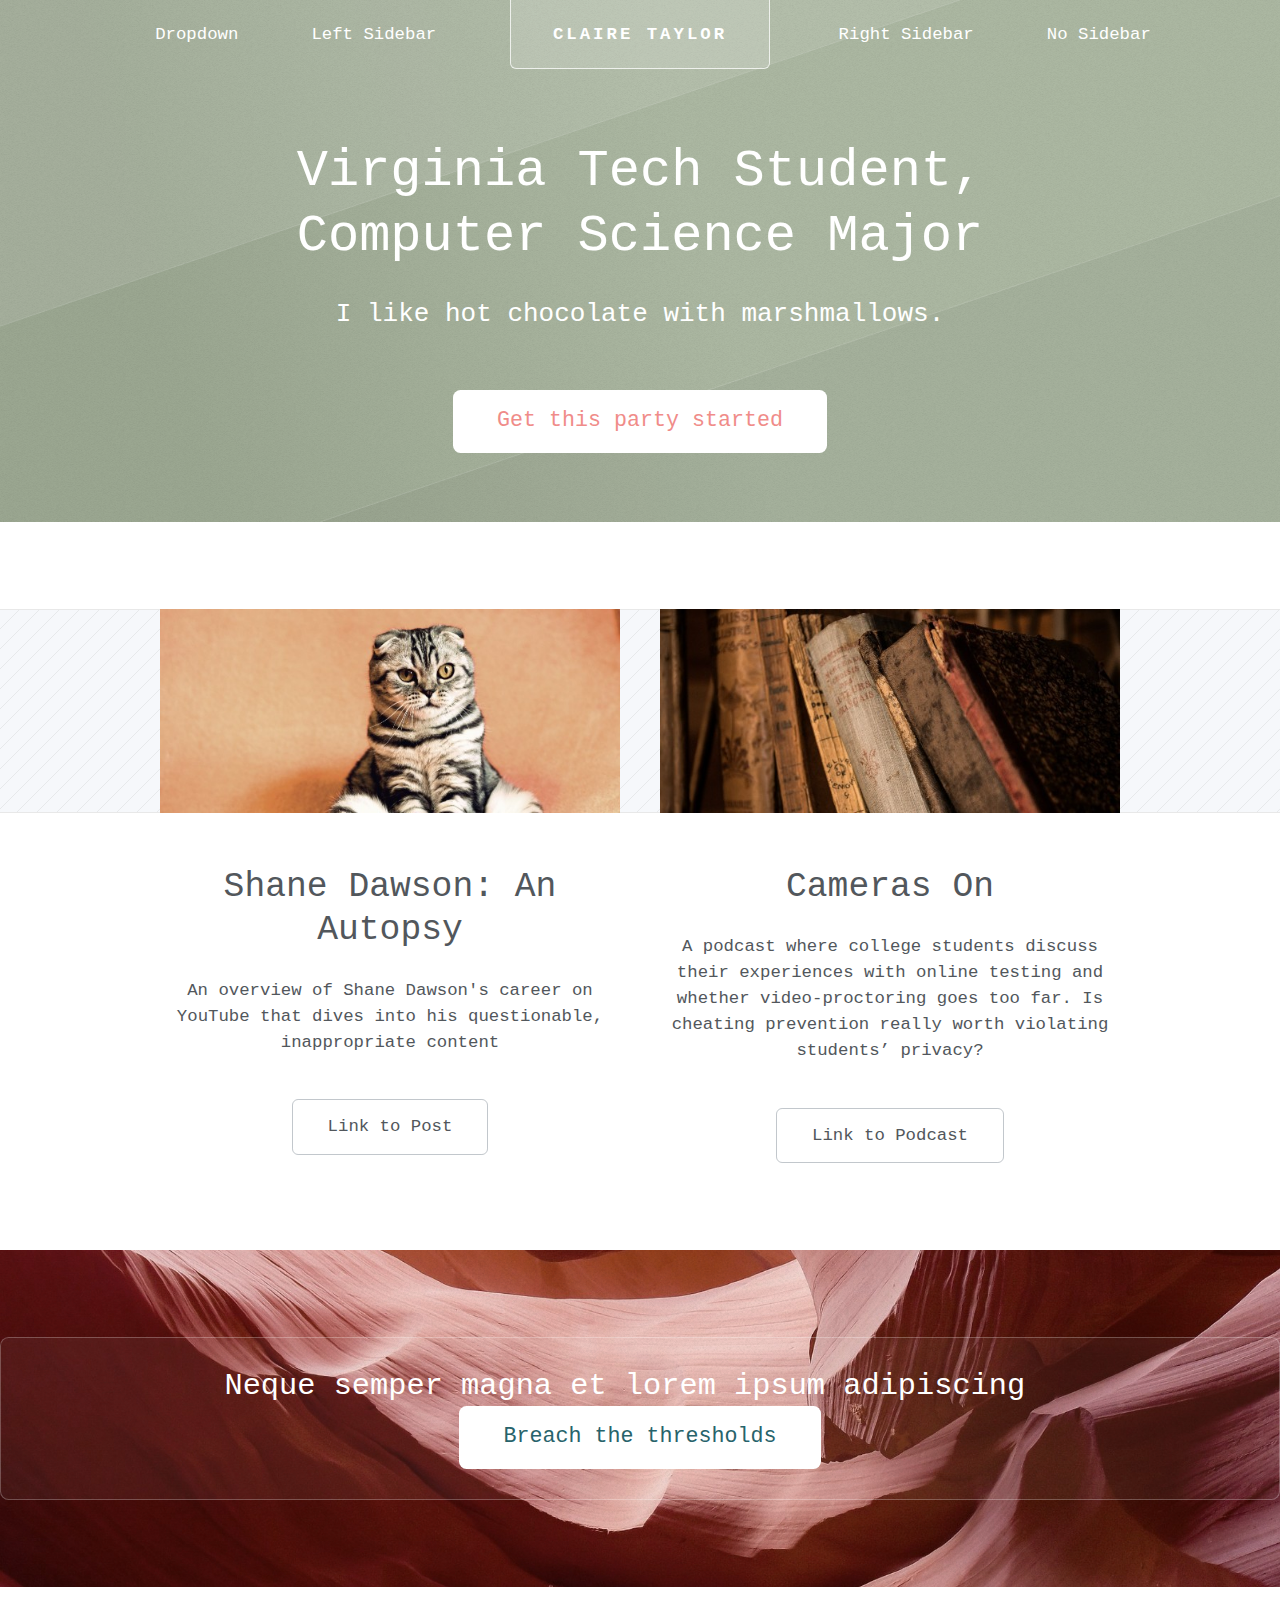
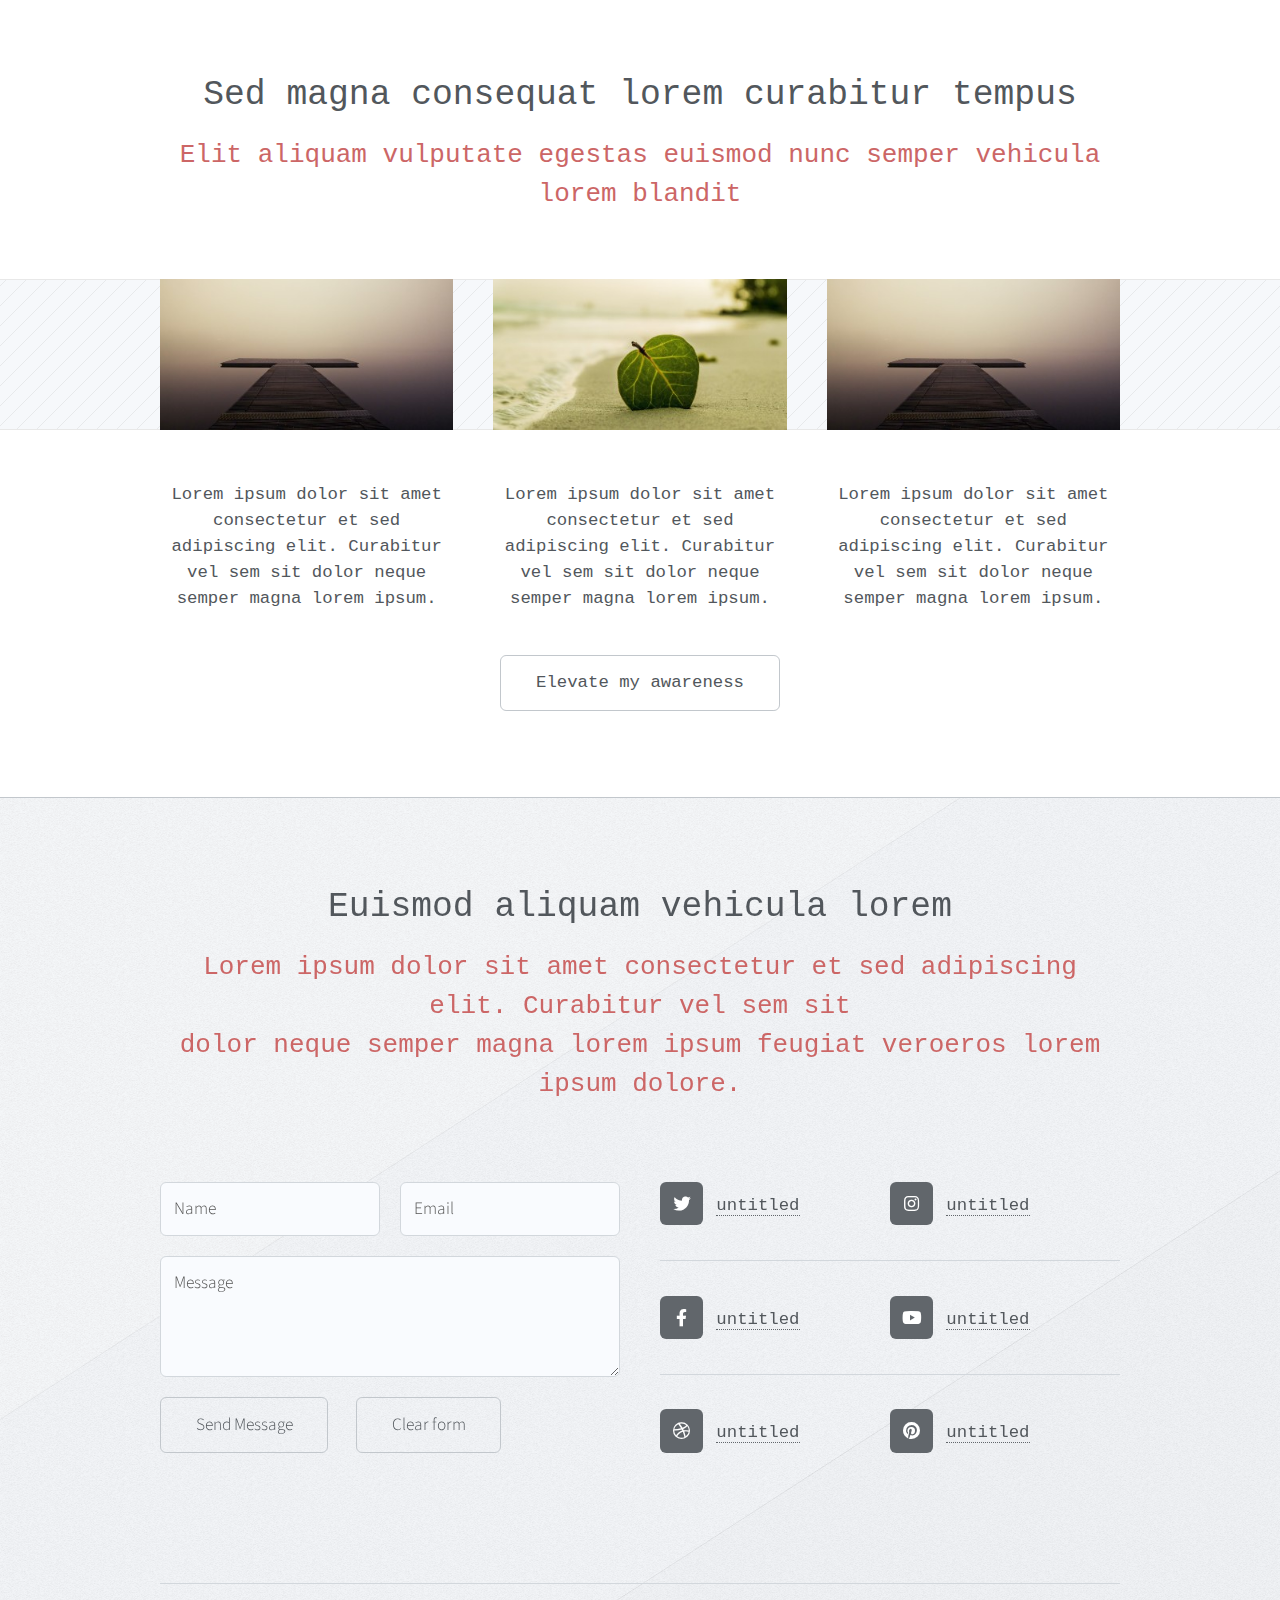
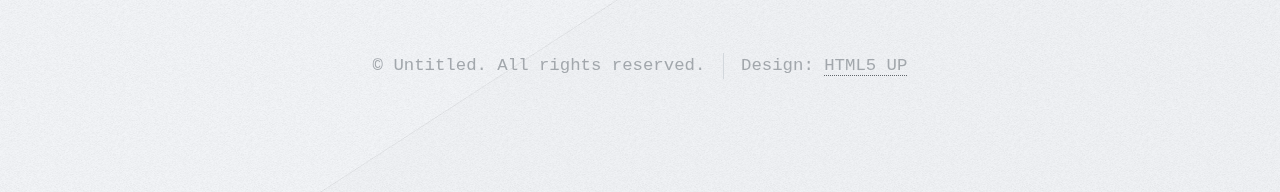
==== commit ff185b7f: "test" ====
--- a/index.html
+++ b/index.html
@@ -3,6 +3,8 @@
 	Telephasic by HTML5 UP
 	html5up.net | @ajlkn
 	Free for personal and commercial use under the CCA 3.0 license (html5up.net/license)
+
+	hi
 -->
 <html>
 	<head>
--- a/assets/css/main.css
+++ b/assets/css/main.css
@@ -88,7 +88,7 @@
 
 	body {
 		background: #f5f7fa;
-		font-family: 'Source Sans Pro', sans-serif;
+		font-family:"Courier New", Courier, monospace;
 		font-weight: 300;
 		color: #52575c;
 		line-height: 1.75em;
@@ -145,7 +145,7 @@
 	}
 
 		a:hover {
-			color: #f35858;
+			color: #cc6666;
 			border-bottom-color: rgba(255, 255, 255, 0);
 		}
 
@@ -220,7 +220,7 @@
 
 		header > p {
 			display: block;
-			color: #f35858;
+			color: #cc6666;
 			padding: 0.75em 0 1em 0;
 			font-size: 1.5em;
 			line-height: 1.5em;
@@ -2021,7 +2021,7 @@
 		input[type="reset"]:hover,
 		button:hover,
 		.button:hover {
-			color: #f35858;
+			color: #cc6666;
 			border-color: rgba(243, 88, 88, 0.5);
 		}
 
@@ -2099,7 +2099,7 @@
 		background-image: url("images/overlay.png"), url("images/header.svg"), -moz-linear-gradient(75deg, #FF7088 15%, #F2B69D 55%);
 		background-image: url("images/overlay.png"), url("images/header.svg"), -webkit-linear-gradient(75deg, #FF7088 15%, #F2B69D 55%);
 		background-image: url("images/overlay.png"), url("images/header.svg"), -ms-linear-gradient(75deg, #FF7088 15%, #F2B69D 55%);
-		background-image: url("images/overlay.png"), url("images/header.svg"), linear-gradient(75deg, #FF7088 15%, #F2B69D 55%);
+		background-image: url("images/overlay.png"), url("images/header.svg"), linear-gradient(75deg, #9DA993 15%, #AEBAA4 55%);
 		background-color: #f08c89;
 		background-size: 100% 620%;
 		background-size: 128px 128px, 100% 620%, auto;
@@ -2113,7 +2113,7 @@
 
 	#promo-wrapper {
 		position: relative;
-		background-image: url("images/overlay.png"), url("../../images/promo.jpg");
+		background-image: url("images/overlay.png"), url("../../images/canyon.jpg");
 		background-size: 192px 192px, cover;
 		background-position: top left, center center;
 		color: #fff;
@@ -2241,7 +2241,7 @@
 			}
 
 			.dropotron li.active > a, .dropotron li.active > span {
-				color: #f35858;
+				color: #cc6666;
 			}
 
 		.dropotron.level-0 {
@@ -3067,4 +3067,4 @@
 				margin-bottom: 1em;
 			}
 
-	}+	}
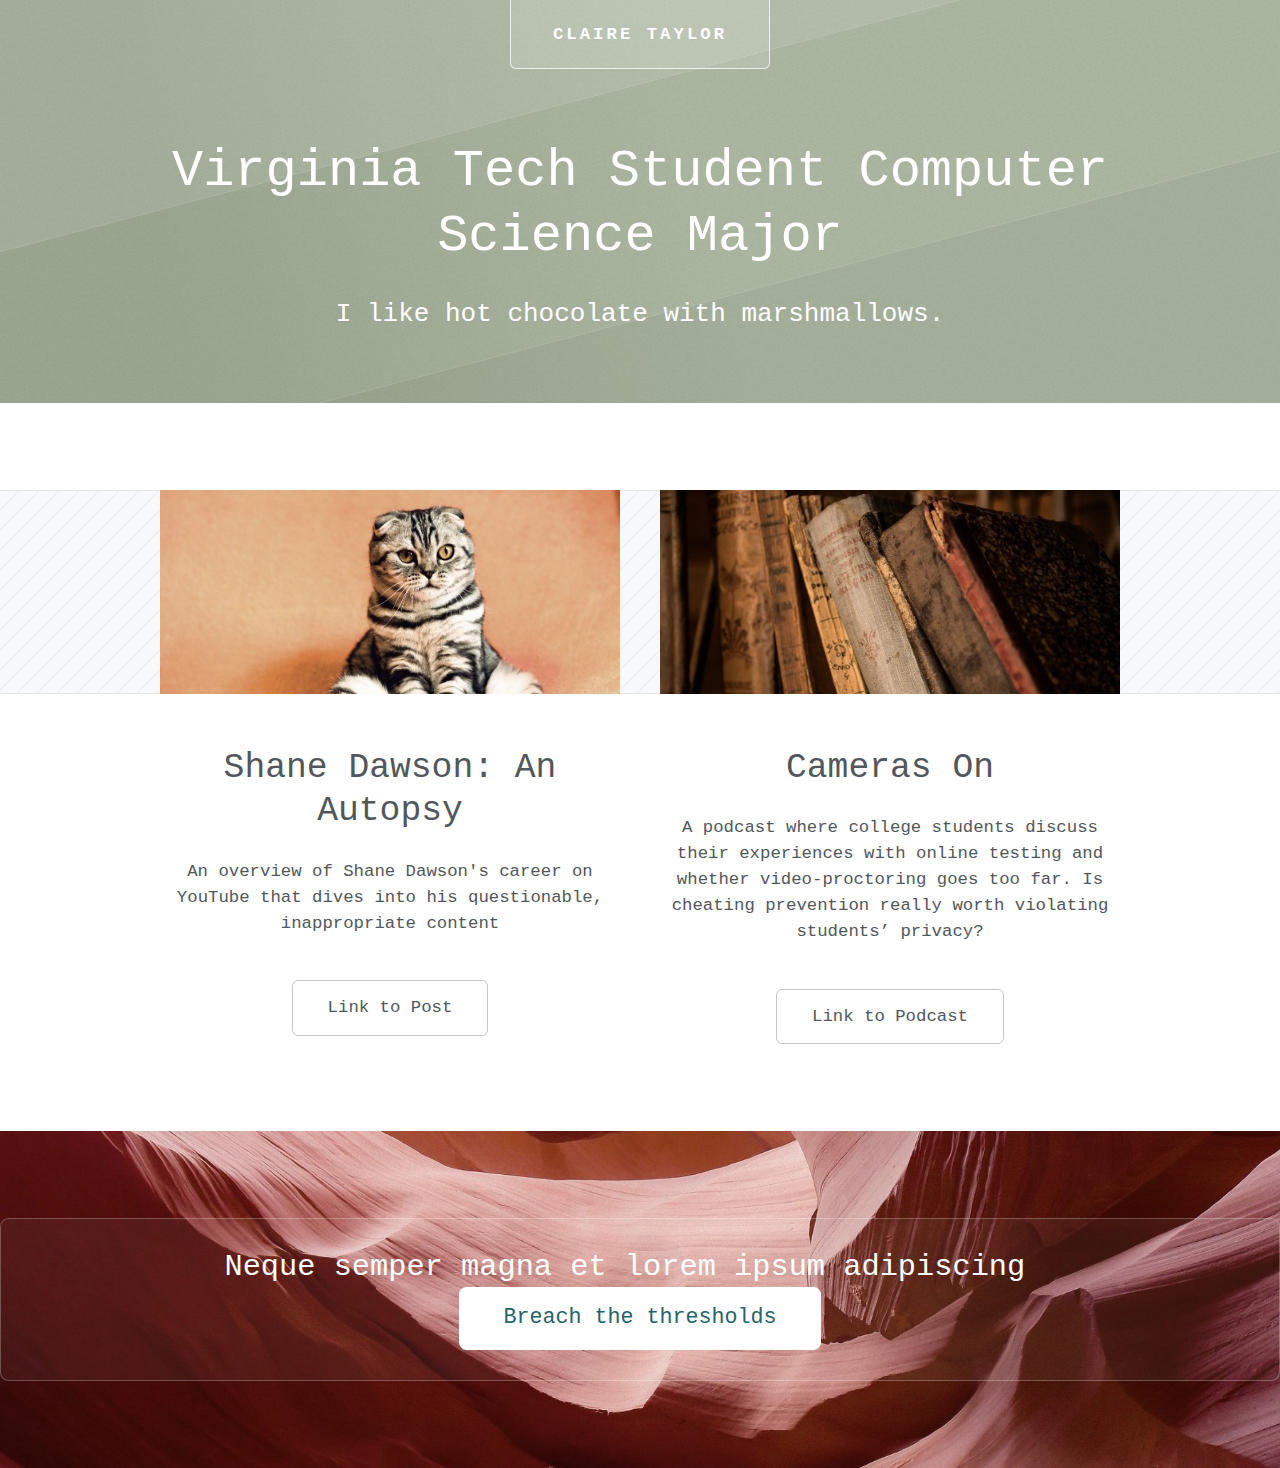
==== commit 9b3891cb: "removing extras" ====
--- a/index.html
+++ b/index.html
@@ -23,45 +23,15 @@
 						<!-- Logo -->
 							<h1 id="logo"><a href="index.html">Claire Taylor</a></h1>
 
-						<!-- Nav -->
-							<nav id="nav">
-								<ul>
-									<li>
-										<a href="#">Dropdown</a>
-										<ul>
-											<li><a href="#">Lorem ipsum dolor</a></li>
-											<li><a href="#">Magna phasellus</a></li>
-											<li><a href="#">Etiam dolore nisl</a></li>
-											<li>
-												<a href="#">Phasellus consequat</a>
-												<ul>
-													<li><a href="#">Lorem ipsum dolor</a></li>
-													<li><a href="#">Phasellus consequat</a></li>
-													<li><a href="#">Magna phasellus</a></li>
-													<li><a href="#">Etiam dolore nisl</a></li>
-												</ul>
-											</li>
-											<li><a href="#">Veroeros feugiat</a></li>
-										</ul>
-									</li>
-									<li><a href="left-sidebar.html">Left Sidebar</a></li>
-									<li class="break"><a href="right-sidebar.html">Right Sidebar</a></li>
-									<li><a href="no-sidebar.html">No Sidebar</a></li>
-								</ul>
-							</nav>
-
 					</div>
 
 					<!-- Hero -->
 						<section id="hero" class="container">
 							<header>
-								<h2>Virginia Tech Student, Computer Science Major
+								<h2>Virginia Tech Student Computer Science Major
 								<br /></h2>
 							</header>
 							<p>I like hot chocolate with marshmallows.</p>
-							<ul class="actions">
-								<li><a href="#" class="button">Get this party started</a></li>
-							</ul>
 						</section>
 
 				</div>
@@ -106,97 +76,6 @@
 					</section>
 				</div>
 
-			<!-- Features 2 -->
-				<div class="wrapper">
-					<section class="container">
-						<header class="major">
-							<h2>Sed magna consequat lorem curabitur tempus</h2>
-							<p>Elit aliquam vulputate egestas euismod nunc semper vehicula lorem blandit</p>
-						</header>
-						<div class="row features">
-							<section class="col-4 col-12-narrower feature">
-								<div class="image-wrapper first">
-									<a href="#" class="image featured"><img src="images/pier.jpg" alt="" /></a>
-								</div>
-								<p>Lorem ipsum dolor sit amet consectetur et sed adipiscing elit. Curabitur
-								vel sem sit dolor neque semper magna lorem ipsum.</p>
-							</section>
-							<section class="col-4 col-12-narrower feature">
-								<div class="image-wrapper">
-									<a href="#" class="image featured"><img src="images/leaf.jpg" alt="leaf on beach" /></a>
-								</div>
-								<p>Lorem ipsum dolor sit amet consectetur et sed adipiscing elit. Curabitur
-								vel sem sit dolor neque semper magna lorem ipsum.</p>
-							</section>
-							<section class="col-4 col-12-narrower feature">
-								<div class="image-wrapper">
-									<a href="#" class="image featured"><img src="images/pier.jpg" alt="calm pier" /></a>
-								</div>
-								<p>Lorem ipsum dolor sit amet consectetur et sed adipiscing elit. Curabitur
-								vel sem sit dolor neque semper magna lorem ipsum.</p>
-							</section>
-						</div>
-						<ul class="actions major">
-							<li><a href="#" class="button">Elevate my awareness</a></li>
-						</ul>
-					</section>
-				</div>
-
-			<!-- Footer -->
-				<div id="footer-wrapper">
-					<div id="footer" class="container">
-						<header class="major">
-							<h2>Euismod aliquam vehicula lorem</h2>
-							<p>Lorem ipsum dolor sit amet consectetur et sed adipiscing elit. Curabitur vel sem sit<br />
-							dolor neque semper magna lorem ipsum feugiat veroeros lorem ipsum dolore.</p>
-						</header>
-						<div class="row">
-							<section class="col-6 col-12-narrower">
-								<form method="post" action="#">
-									<div class="row gtr-50">
-										<div class="col-6 col-12-mobile">
-											<input name="name" placeholder="Name" type="text" />
-										</div>
-										<div class="col-6 col-12-mobile">
-											<input name="email" placeholder="Email" type="text" />
-										</div>
-										<div class="col-12">
-											<textarea name="message" placeholder="Message"></textarea>
-										</div>
-										<div class="col-12">
-											<ul class="actions">
-												<li><input type="submit" value="Send Message" /></li>
-												<li><input type="reset" value="Clear form" /></li>
-											</ul>
-										</div>
-									</div>
-								</form>
-							</section>
-							<section class="col-6 col-12-narrower">
-								<div class="row gtr-0">
-									<ul class="divided icons col-6 col-12-mobile">
-										<li class="icon brands fa-twitter"><a href="#"><span class="extra">twitter.com/</span>untitled</a></li>
-										<li class="icon brands fa-facebook-f"><a href="#"><span class="extra">facebook.com/</span>untitled</a></li>
-										<li class="icon brands fa-dribbble"><a href="#"><span class="extra">dribbble.com/</span>untitled</a></li>
-									</ul>
-									<ul class="divided icons col-6 col-12-mobile">
-										<li class="icon brands fa-instagram"><a href="#"><span class="extra">instagram.com/</span>untitled</a></li>
-										<li class="icon brands fa-youtube"><a href="#"><span class="extra">youtube.com/</span>untitled</a></li>
-										<li class="icon brands fa-pinterest"><a href="#"><span class="extra">pinterest.com/</span>untitled</a></li>
-									</ul>
-								</div>
-							</section>
-						</div>
-					</div>
-					<div id="copyright" class="container">
-						<ul class="menu">
-							<li>&copy; Untitled. All rights reserved.</li><li>Design: <a href="http://html5up.net">HTML5 UP</a></li>
-						</ul>
-					</div>
-				</div>
-
-		</div>
-
 		<!-- Scripts -->
 			<script src="assets/js/jquery.min.js"></script>
 			<script src="assets/js/jquery.dropotron.min.js"></script>
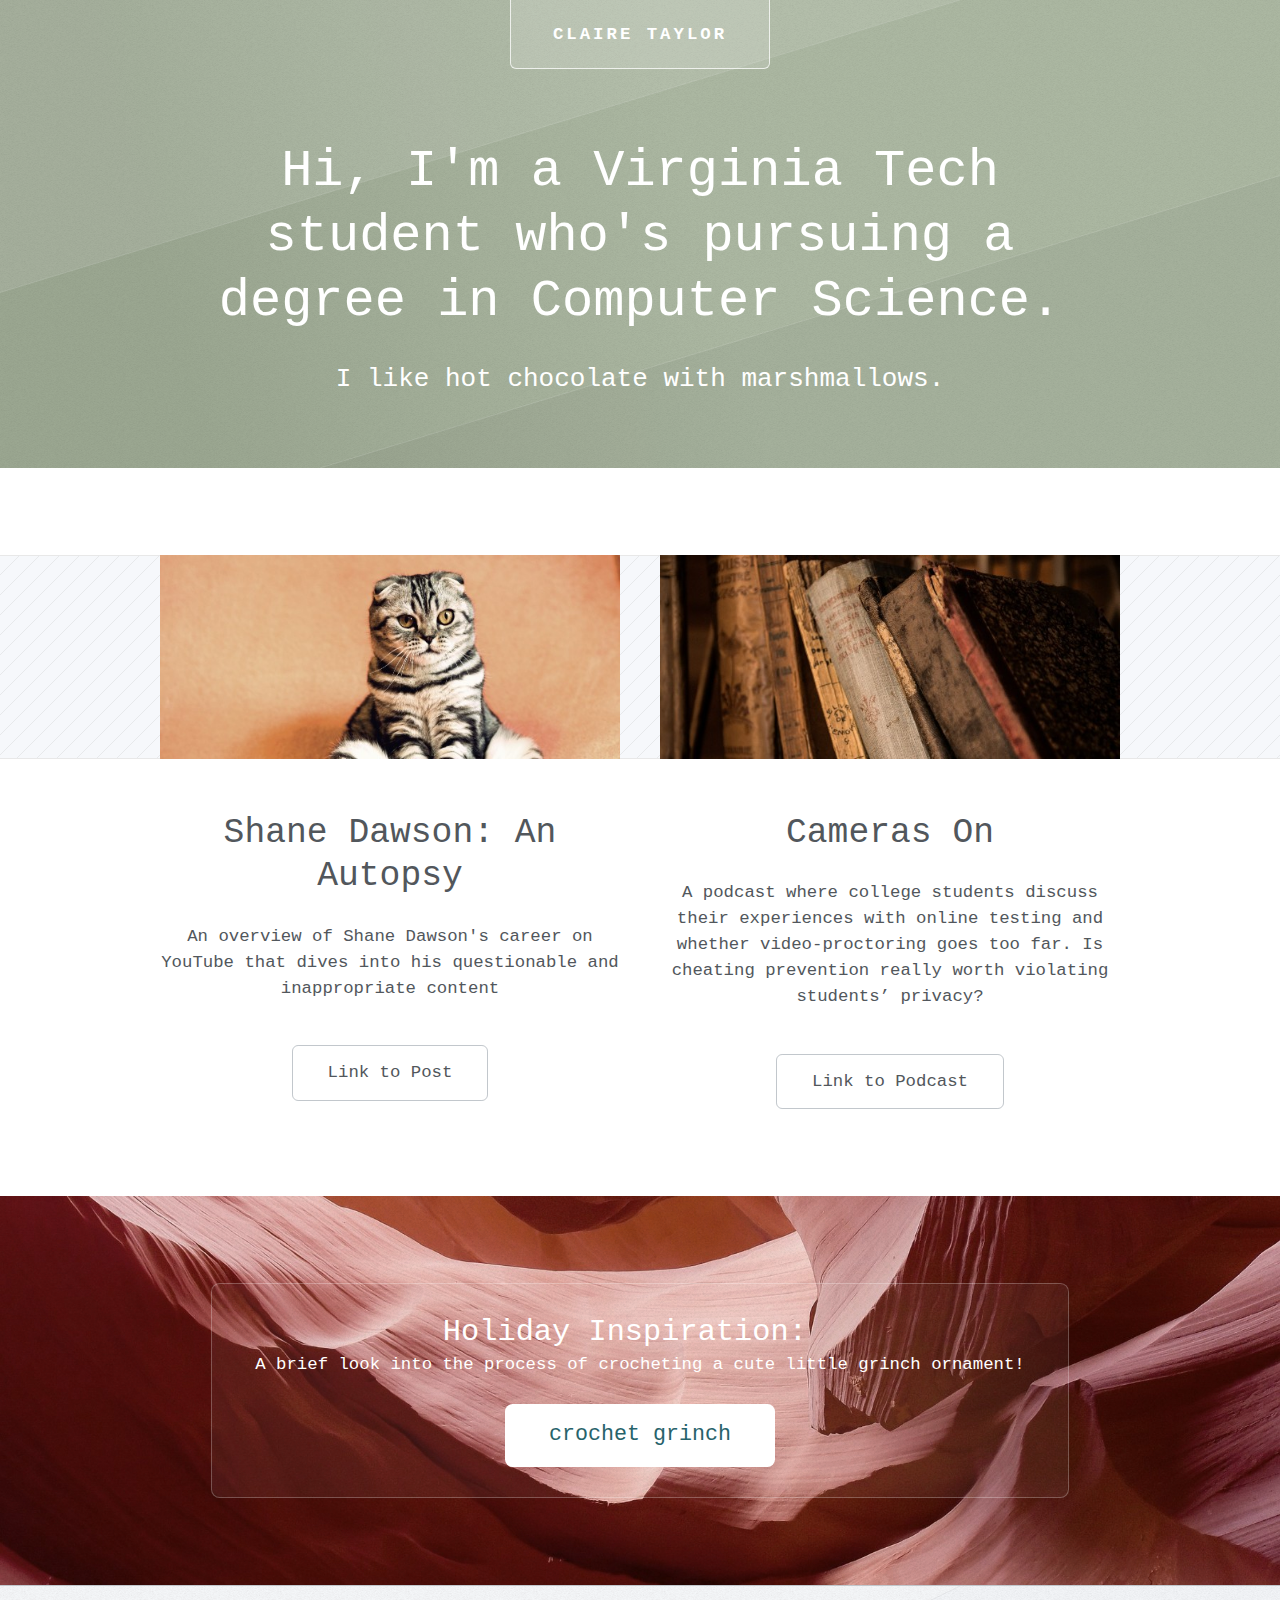
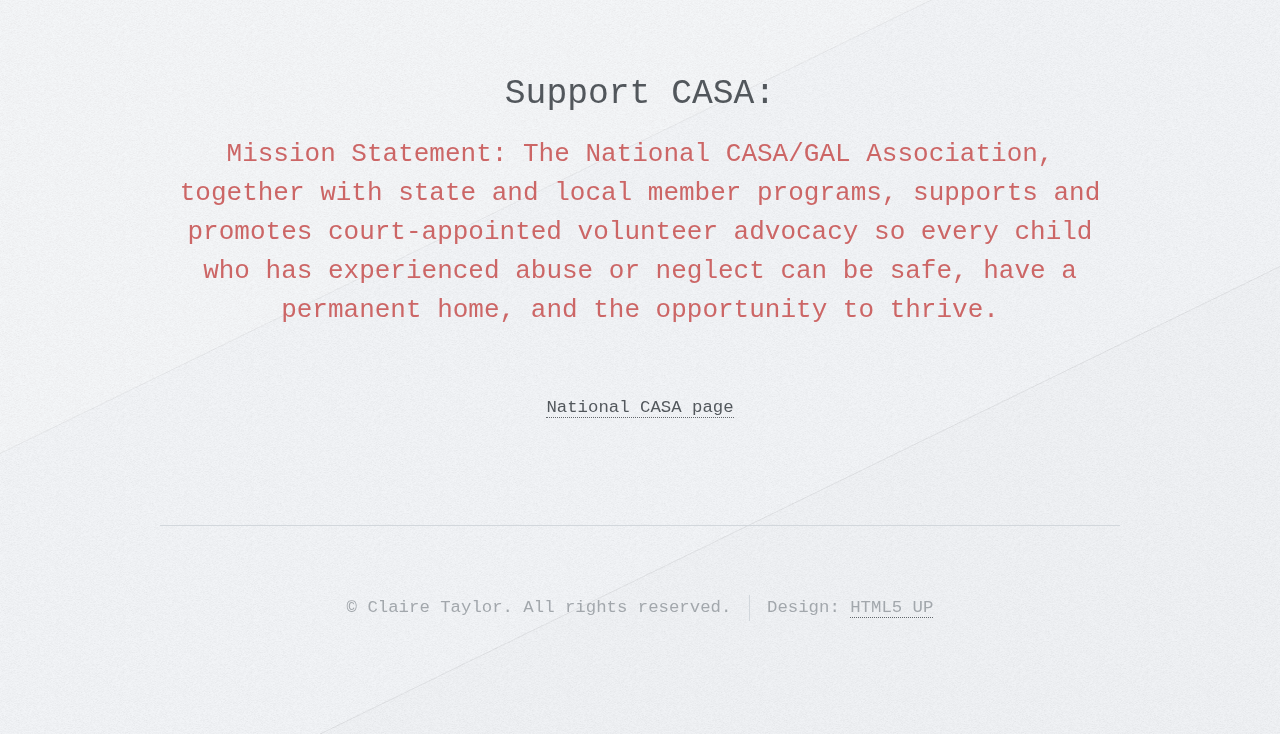
==== commit 8105ee37: "adding additional resources" ====
--- a/index.html
+++ b/index.html
@@ -21,14 +21,14 @@
 					<div id="header" class="container">
 
 						<!-- Logo -->
-							<h1 id="logo"><a href="index.html">Claire Taylor</a></h1>
+							<h1 id="logo"><a>Claire Taylor</a></h1>
 
 					</div>
 
 					<!-- Hero -->
 						<section id="hero" class="container">
 							<header>
-								<h2>Virginia Tech Student Computer Science Major
+								<h2>Hi, I'm a Virginia Tech student who's pursuing a degree in Computer Science.
 								<br /></h2>
 							</header>
 							<p>I like hot chocolate with marshmallows.</p>
@@ -47,7 +47,7 @@
 								<header>
 									<h2>Shane Dawson: An Autopsy</h2>
 								</header>
-								<p>An overview of Shane Dawson's career on YouTube that dives into his questionable, inappropriate content</p>
+								<p>An overview of Shane Dawson's career on YouTube that dives into his questionable and inappropriate content</p>
 								<ul class="actions">
 									<li><a href="https://medium.com/@clairetaylor_57382/shane-dawson-an-autopsy-55a50ff88d8b?sk=454242cea8ce93b96d1d92f341240ff6" class="button">Link to Post</a></li>
 								</ul>
@@ -71,9 +71,27 @@
 			<!-- Promo -->
 				<div id="promo-wrapper">
 					<section id="promo">
-						<h2>Neque semper magna et lorem ipsum adipiscing</h2>
-						<a href="#" class="button">Breach the thresholds</a>
+						<h2>Holiday Inspiration:</h2>
+						<p> A brief look into the process of crocheting a cute little grinch ornament!</p>
+						<a href="https://www.youtube.com/watch?v=CeIga-se8_o" class="button">crochet grinch</a>
 					</section>
+				</div>
+			<!-- Footer -->
+				<div id="footer-wrapper">
+					<div id="footer" class="container">
+						<header class="major">
+							<h2>Support CASA:</h2>
+							<p>Mission Statement: The National CASA/GAL Association, together with state and local member programs, supports and promotes court-appointed volunteer advocacy so every child who has experienced abuse or neglect can be safe, have a permanent home, and the opportunity to thrive.</p>
+							<a href="https://nationalcasagal.org/">National CASA page</a>
+						</header>
+					</div>
+					<div id="copyright" class="container">
+						<ul class="menu">
+							<li>&copy; Claire Taylor. All rights reserved.</li><li>Design: <a href="http://html5up.net">HTML5 UP</a></li>
+						</ul>
+					</div>
+				</div>
+
 				</div>
 
 		<!-- Scripts -->
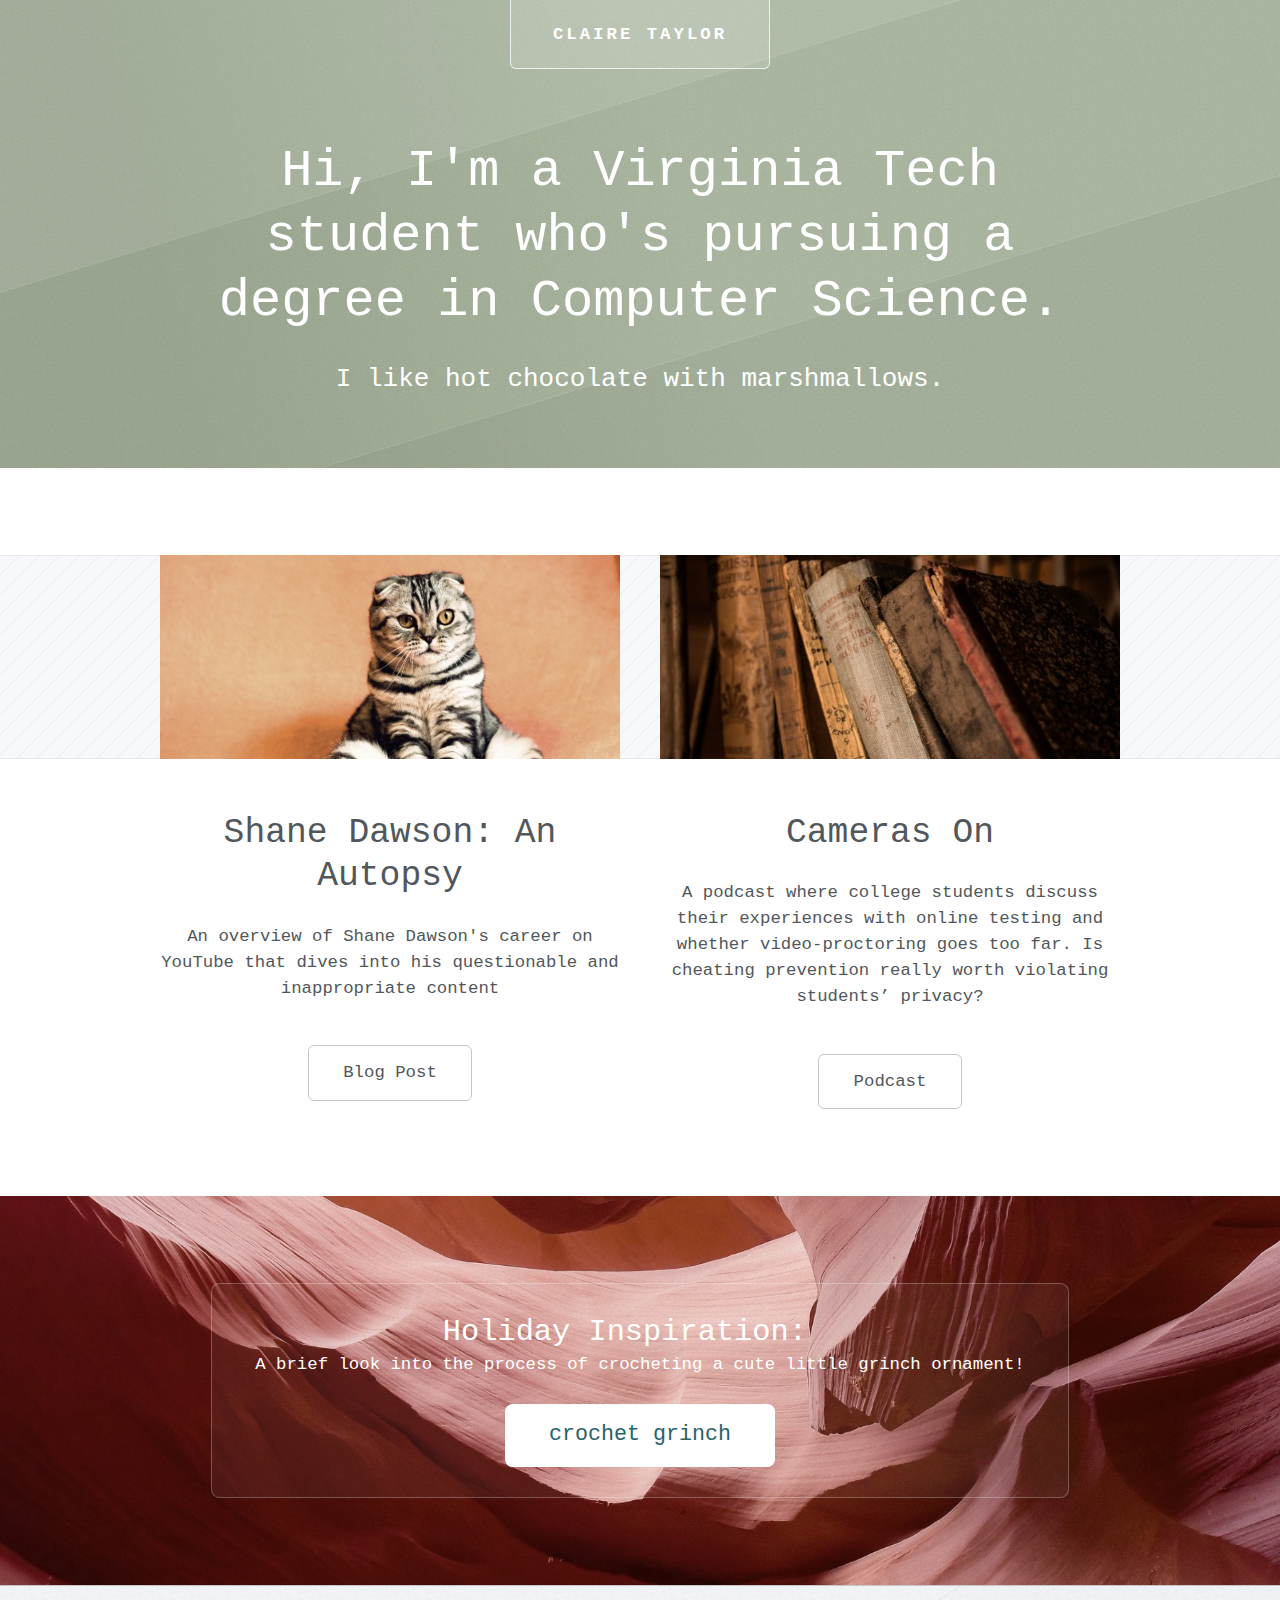
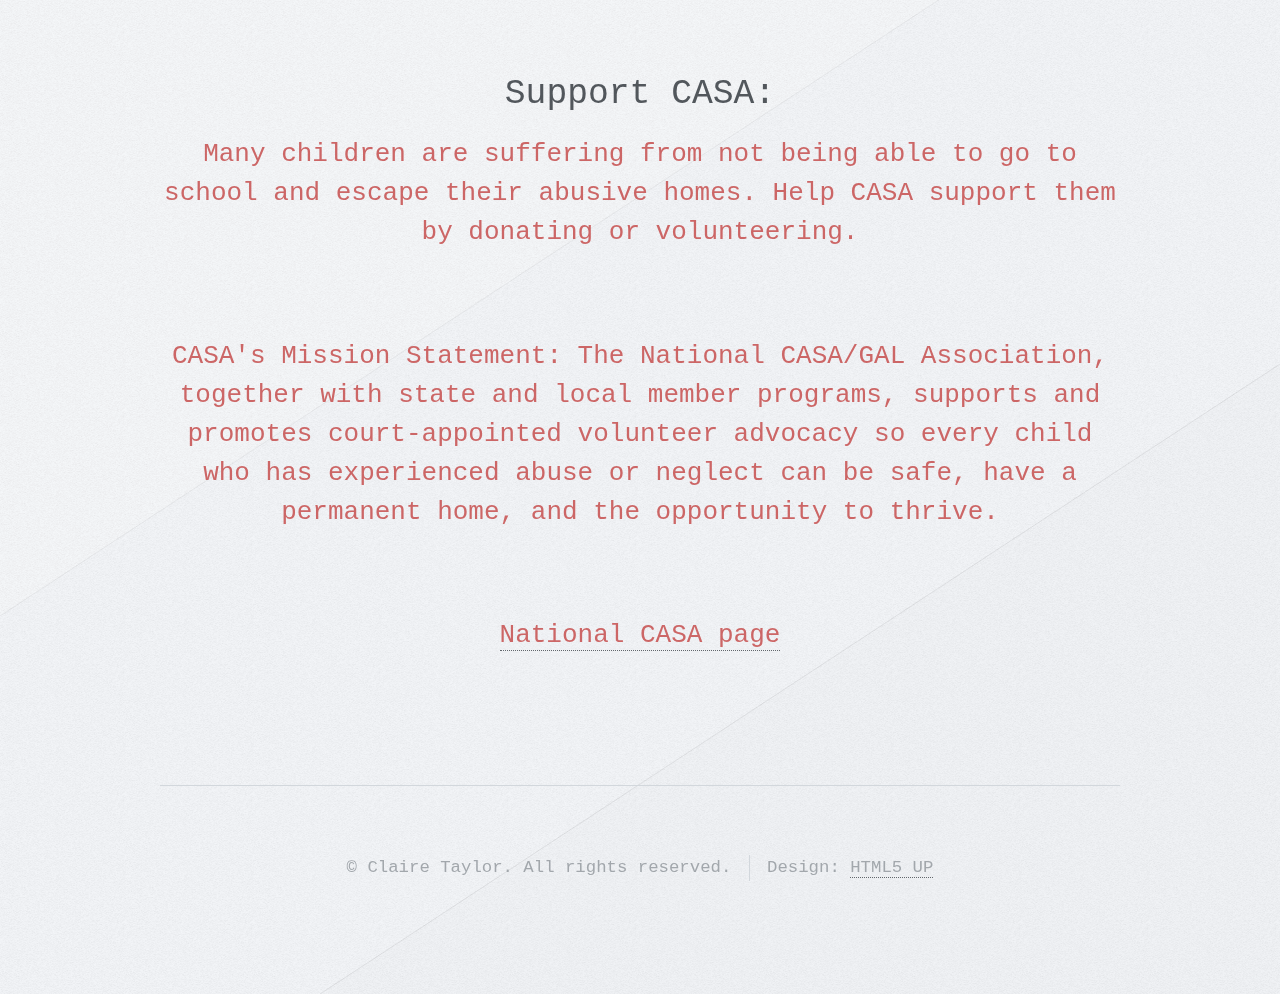
==== commit 63704548: "wording" ====
--- a/index.html
+++ b/index.html
@@ -49,7 +49,7 @@
 								</header>
 								<p>An overview of Shane Dawson's career on YouTube that dives into his questionable and inappropriate content</p>
 								<ul class="actions">
-									<li><a href="https://medium.com/@clairetaylor_57382/shane-dawson-an-autopsy-55a50ff88d8b?sk=454242cea8ce93b96d1d92f341240ff6" class="button">Link to Post</a></li>
+									<li><a href="https://medium.com/@clairetaylor_57382/shane-dawson-an-autopsy-55a50ff88d8b?sk=454242cea8ce93b96d1d92f341240ff6" class="button">Blog Post</a></li>
 								</ul>
 							</section>
 							<section class="col-6 col-12-narrower feature">
@@ -61,7 +61,7 @@
 								</header>
 								<p>A podcast where college students discuss their experiences with online testing and whether video-proctoring goes too far. Is cheating prevention really worth violating students’ privacy?</p>
 								<ul class="actions">
-									<li><a href="https://soundcloud.com/user-572380470-469737723/cameras-on" class="button">Link to Podcast</a></li>
+									<li><a href="https://soundcloud.com/user-572380470-469737723/cameras-on" class="button">Podcast</a></li>
 								</ul>
 							</section>
 						</div>
@@ -81,8 +81,10 @@
 					<div id="footer" class="container">
 						<header class="major">
 							<h2>Support CASA:</h2>
-							<p>Mission Statement: The National CASA/GAL Association, together with state and local member programs, supports and promotes court-appointed volunteer advocacy so every child who has experienced abuse or neglect can be safe, have a permanent home, and the opportunity to thrive.</p>
-							<a href="https://nationalcasagal.org/">National CASA page</a>
+							<p>Many children are suffering from not being able to go to school and escape their abusive homes. Help CASA support them by donating or volunteering.</p>
+							<p>CASA's Mission Statement: The National CASA/GAL Association, together with state and local member programs, supports and promotes court-appointed volunteer advocacy so every child who has experienced abuse or neglect can be safe, have a permanent home, and the opportunity to thrive.</p>
+							<p><a href="https://nationalcasagal.org/">National CASA page</a></p>
+
 						</header>
 					</div>
 					<div id="copyright" class="container">
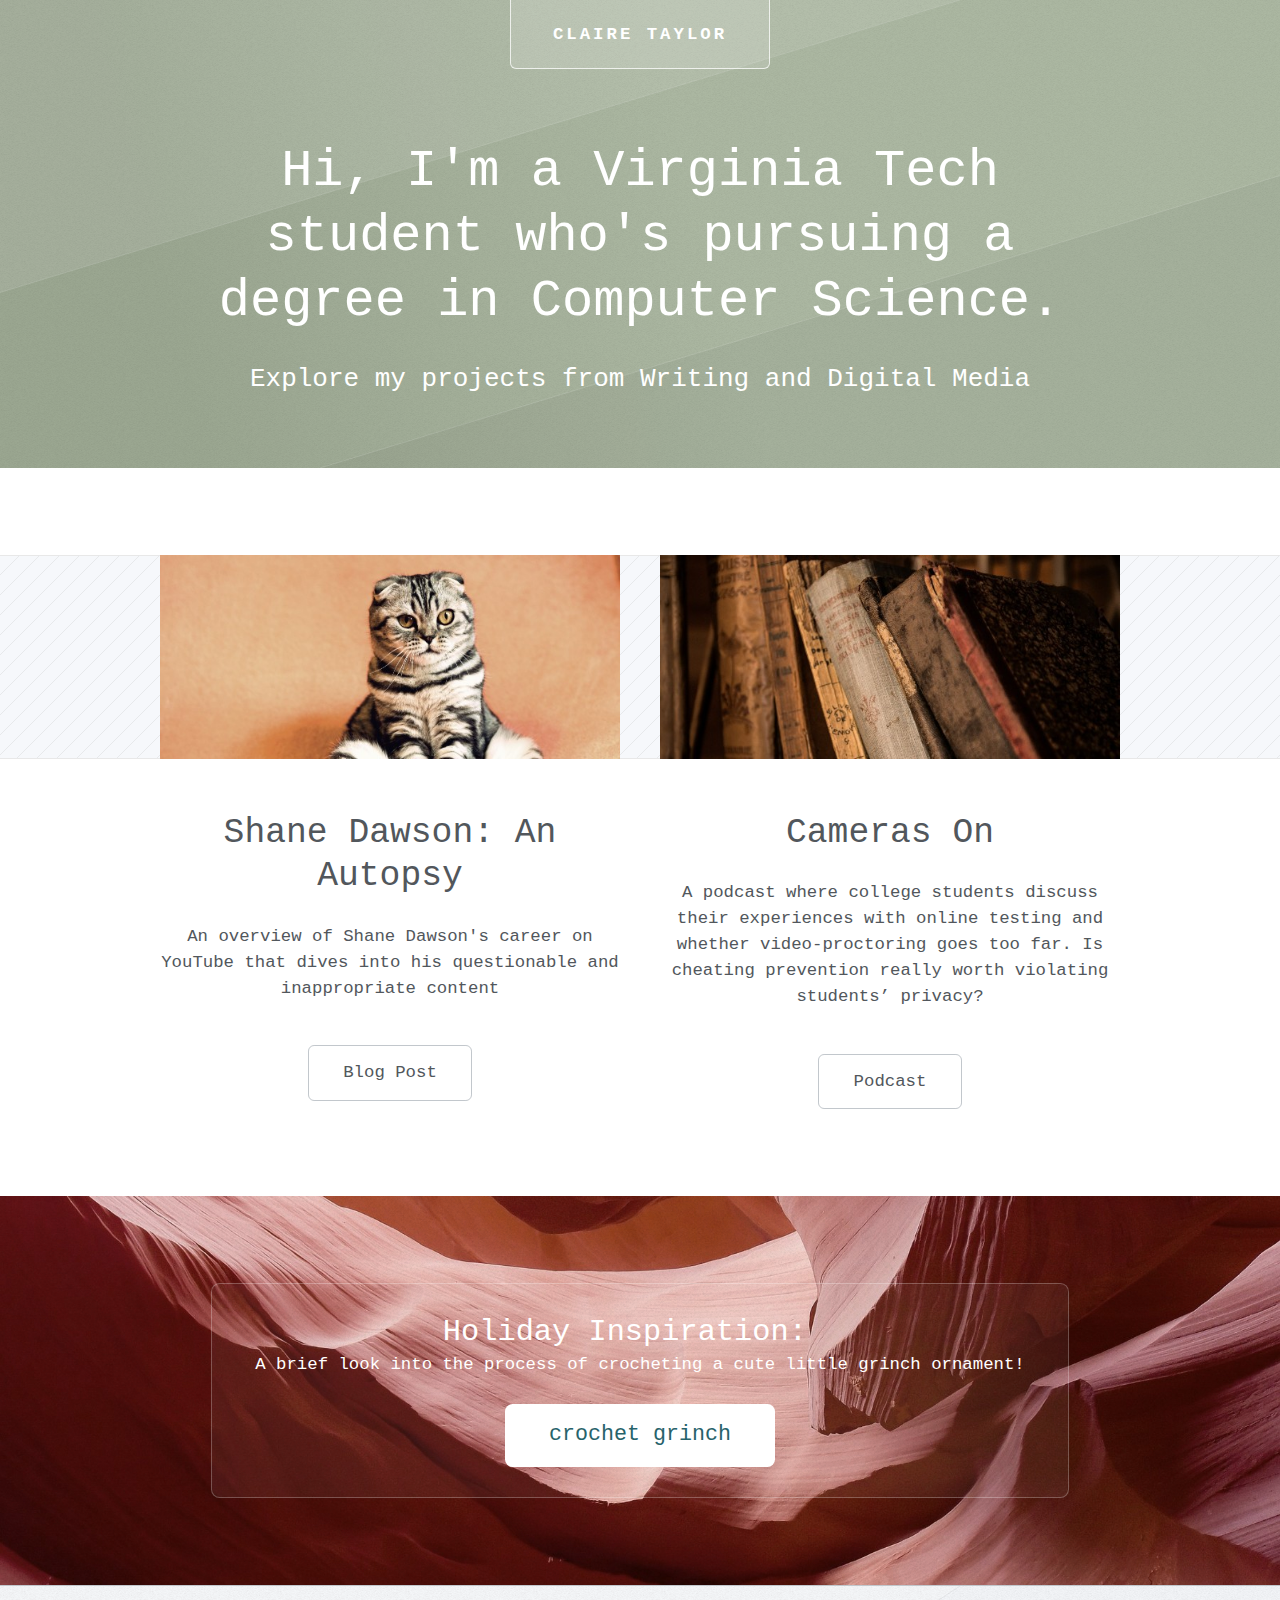
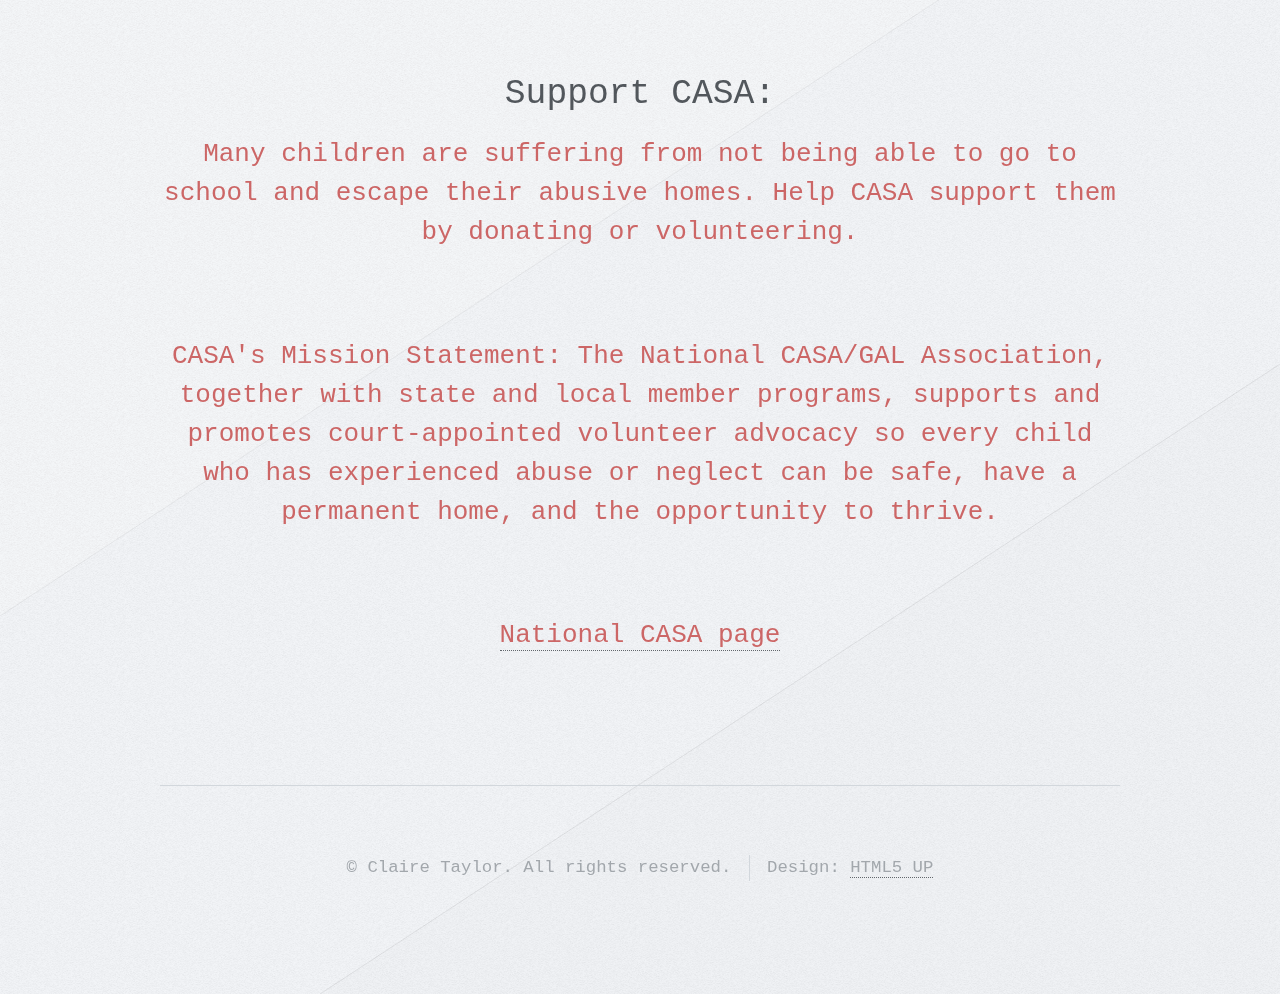
==== commit 6373db61: "phrasing" ====
--- a/index.html
+++ b/index.html
@@ -31,7 +31,7 @@
 								<h2>Hi, I'm a Virginia Tech student who's pursuing a degree in Computer Science.
 								<br /></h2>
 							</header>
-							<p>I like hot chocolate with marshmallows.</p>
+							<p>Explore my projects from Writing and Digital Media</p>
 						</section>
 
 				</div>
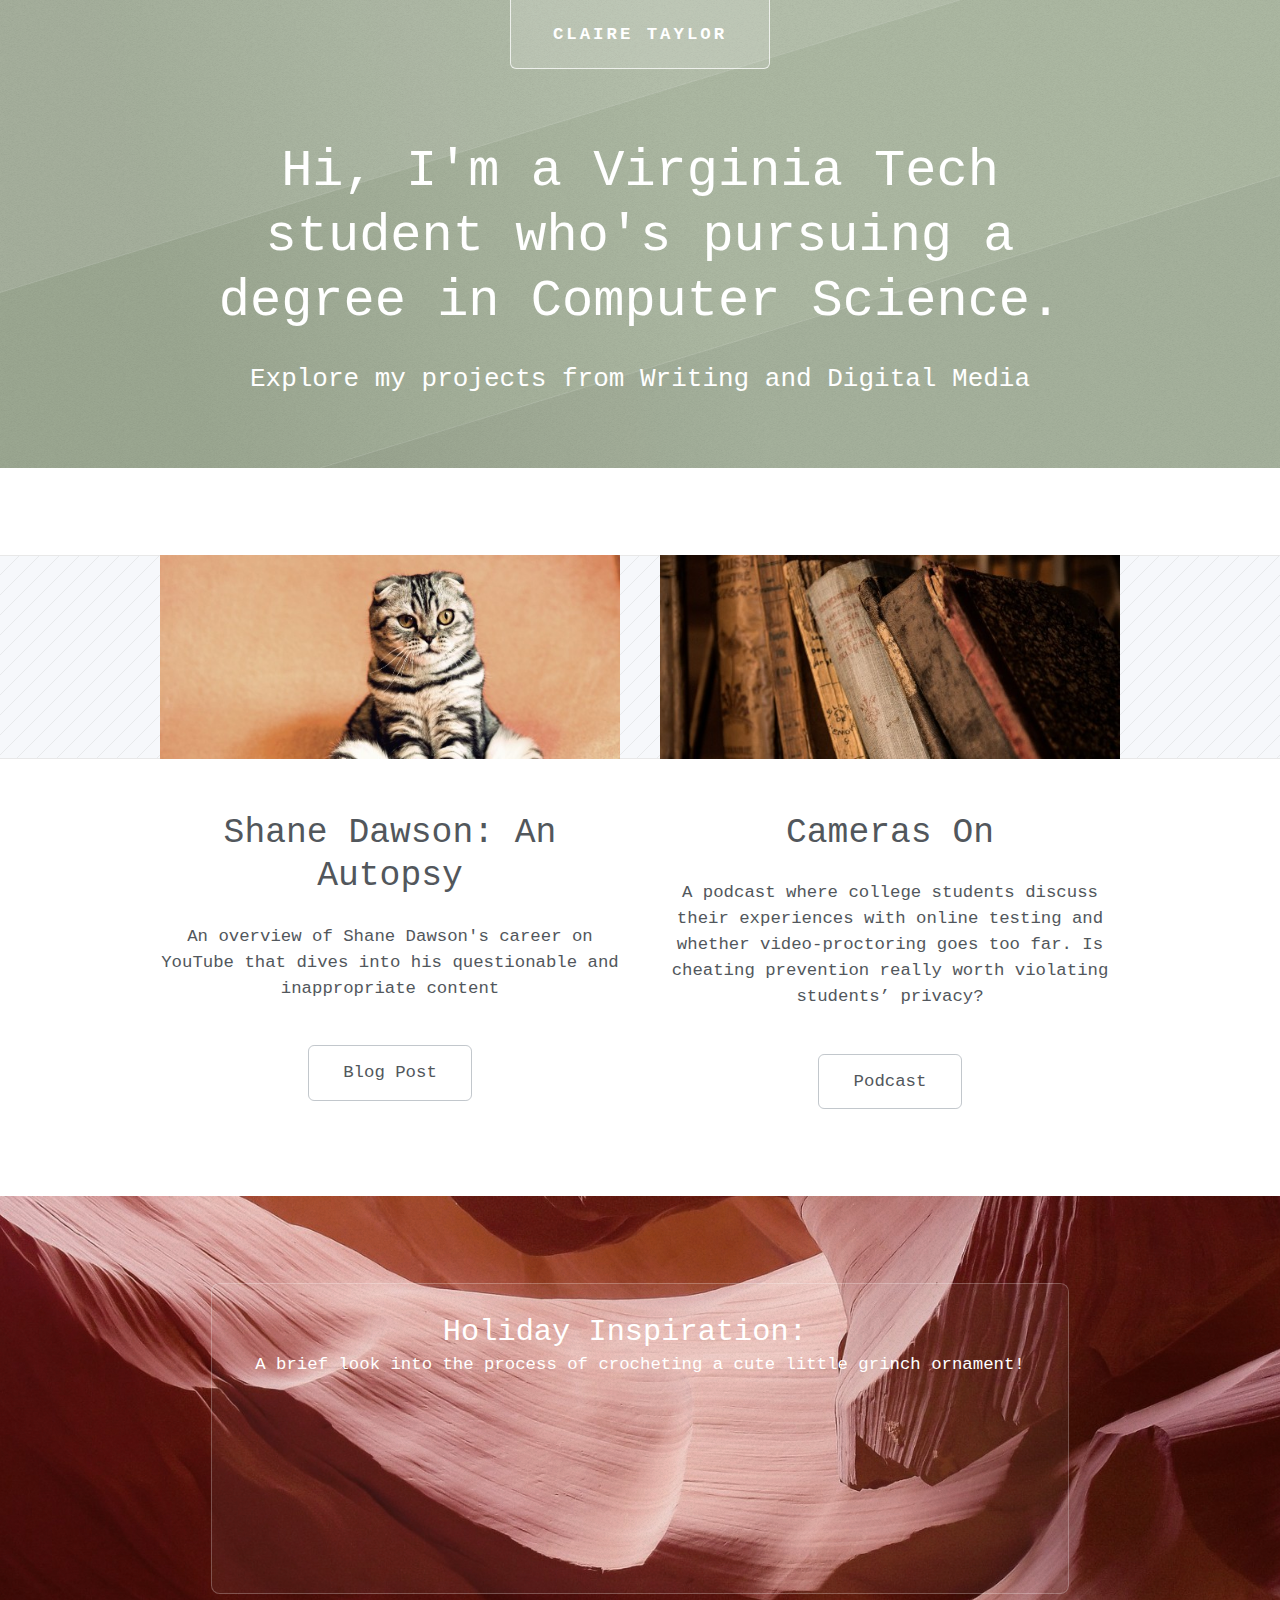
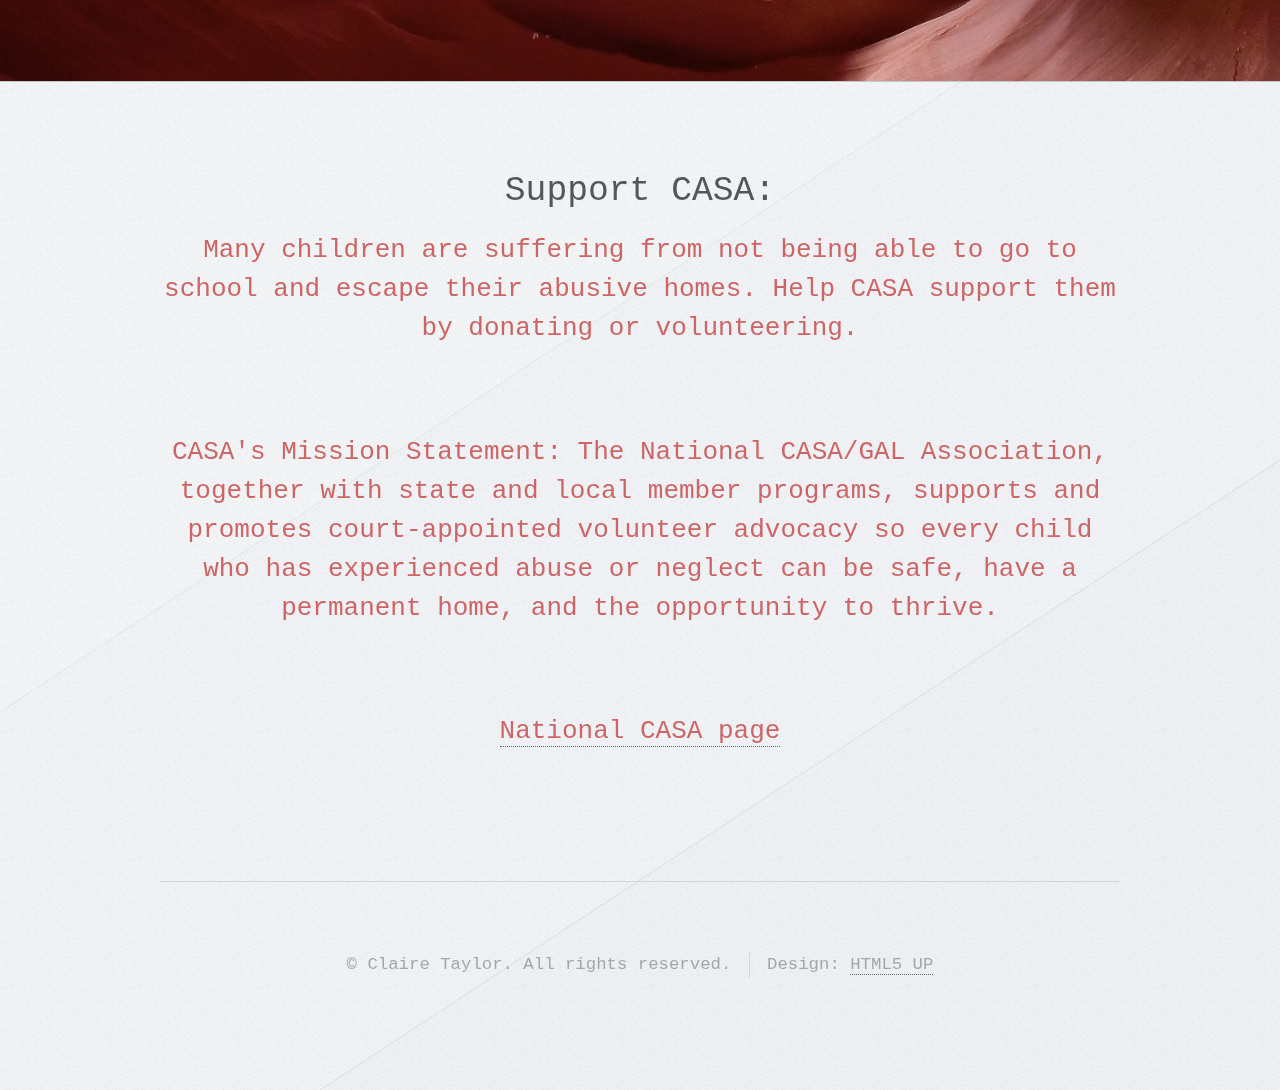
==== commit e69a342e: "embed" ====
--- a/index.html
+++ b/index.html
@@ -73,7 +73,7 @@
 					<section id="promo">
 						<h2>Holiday Inspiration:</h2>
 						<p> A brief look into the process of crocheting a cute little grinch ornament!</p>
-						<a href="https://www.youtube.com/watch?v=CeIga-se8_o" class="button">crochet grinch</a>
+						<iframe width="200" height="150" src="https://www.youtube.com/embed/CeIga-se8_o" frameborder="0" allow="accelerometer; autoplay; clipboard-write; encrypted-media; gyroscope; picture-in-picture" allowfullscreen></iframe>
 					</section>
 				</div>
 			<!-- Footer -->
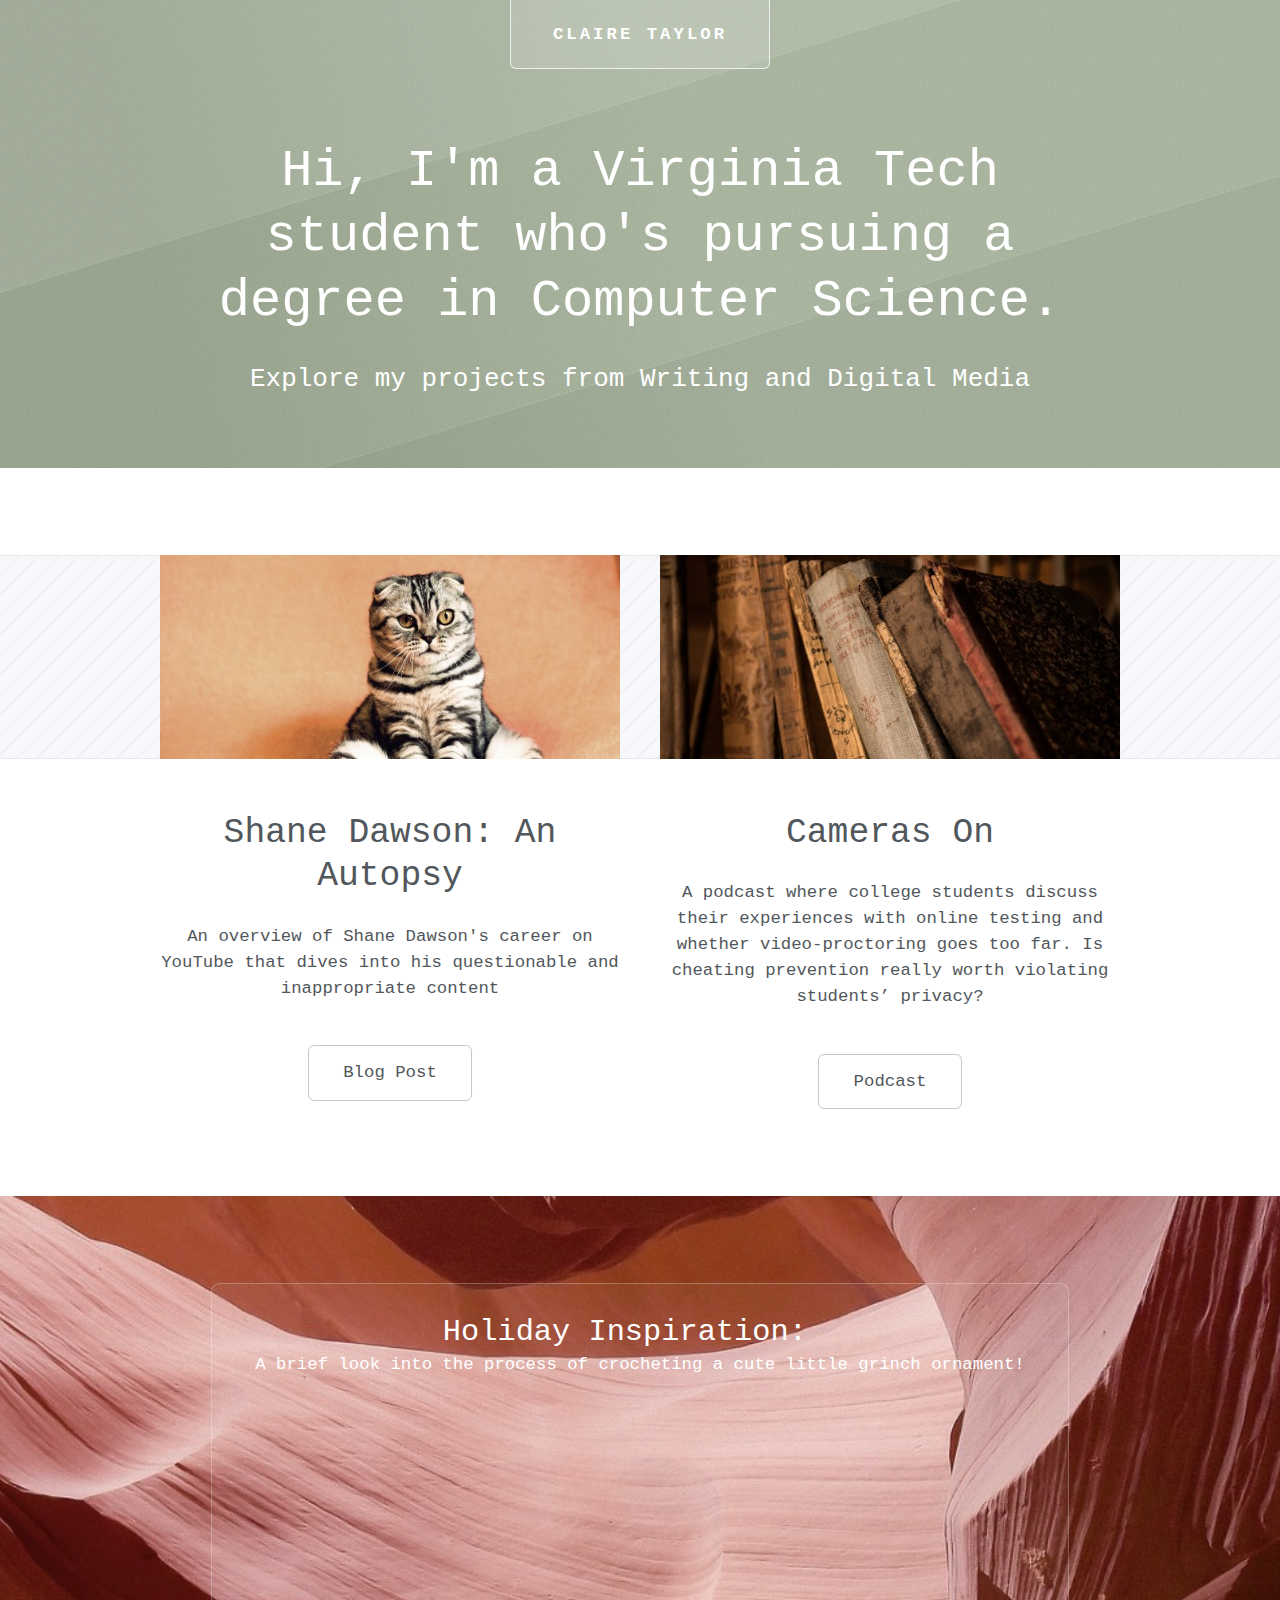
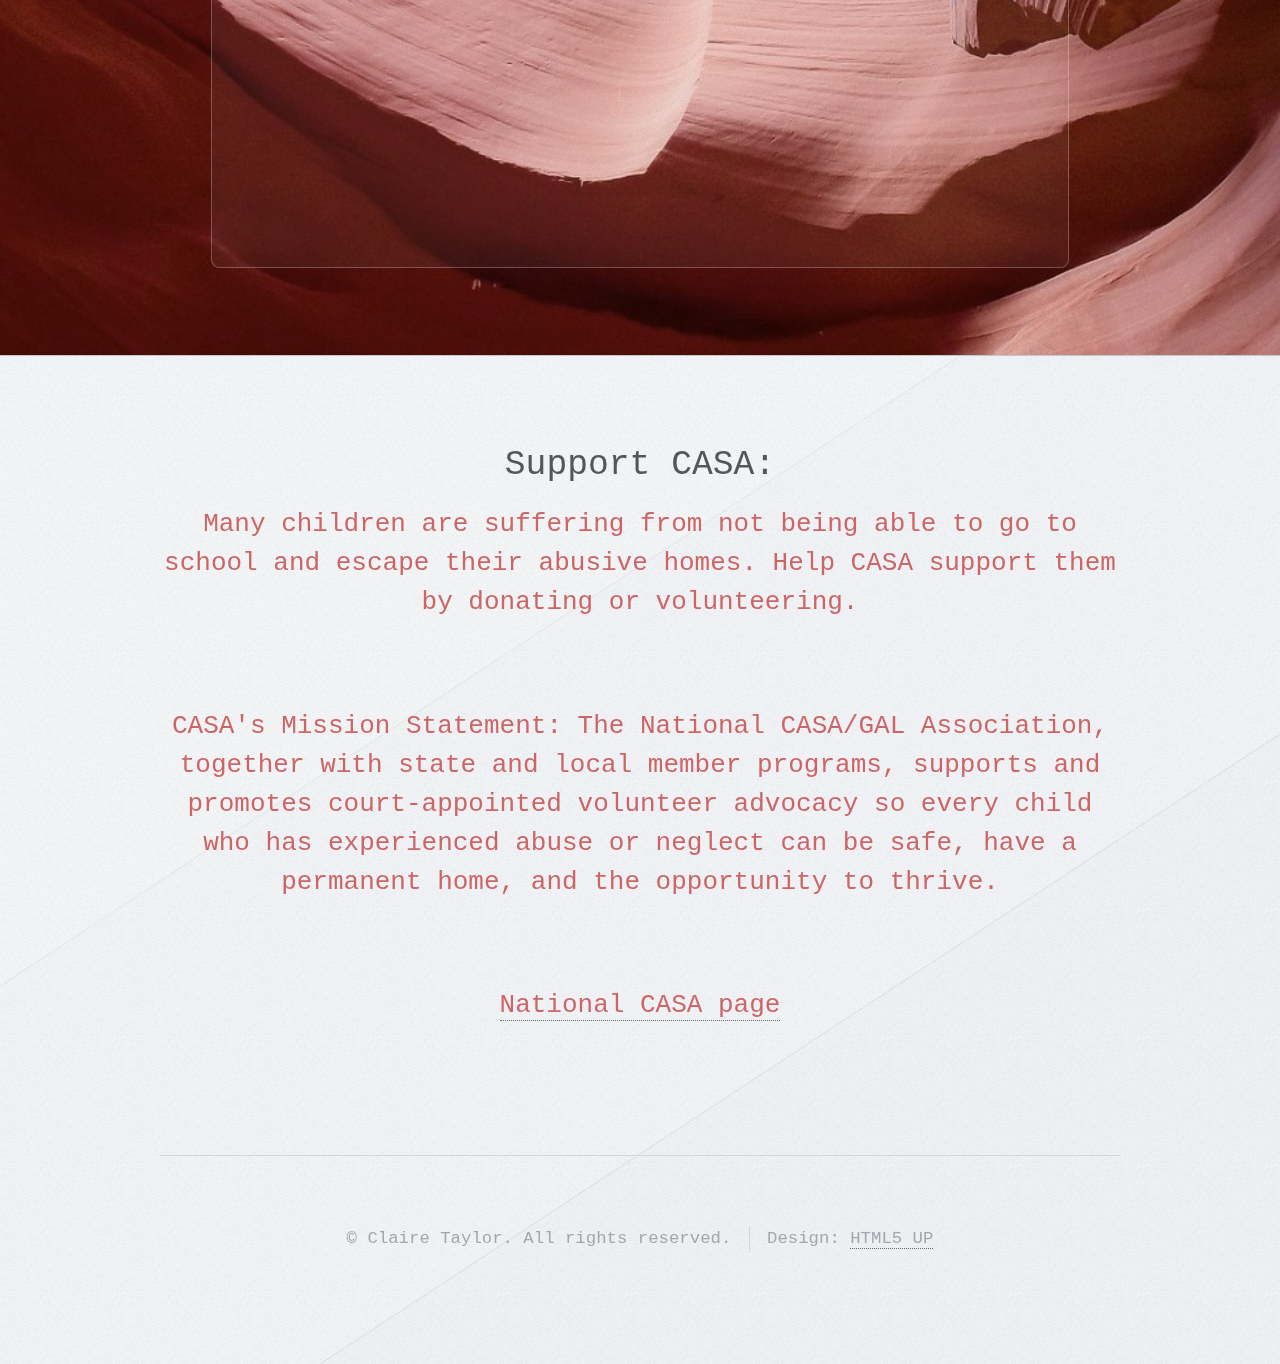
==== commit bae7d171: "embed 2" ====
--- a/index.html
+++ b/index.html
@@ -73,7 +73,7 @@
 					<section id="promo">
 						<h2>Holiday Inspiration:</h2>
 						<p> A brief look into the process of crocheting a cute little grinch ornament!</p>
-						<iframe width="200" height="150" src="https://www.youtube.com/embed/CeIga-se8_o" frameborder="0" allow="accelerometer; autoplay; clipboard-write; encrypted-media; gyroscope; picture-in-picture" allowfullscreen></iframe>
+						<style>.embed-container { position: relative; padding-bottom: 56.25%; height: 0; overflow: hidden; max-width: 100%; } .embed-container iframe, .embed-container object, .embed-container embed { position: absolute; top: 0; left: 0; width: 100%; height: 100%; }</style><div class='embed-container'><iframe src='https://www.youtube.com/embed/CeIga-se8_o' frameborder='0' allowfullscreen></iframe></div>
 					</section>
 				</div>
 			<!-- Footer -->
